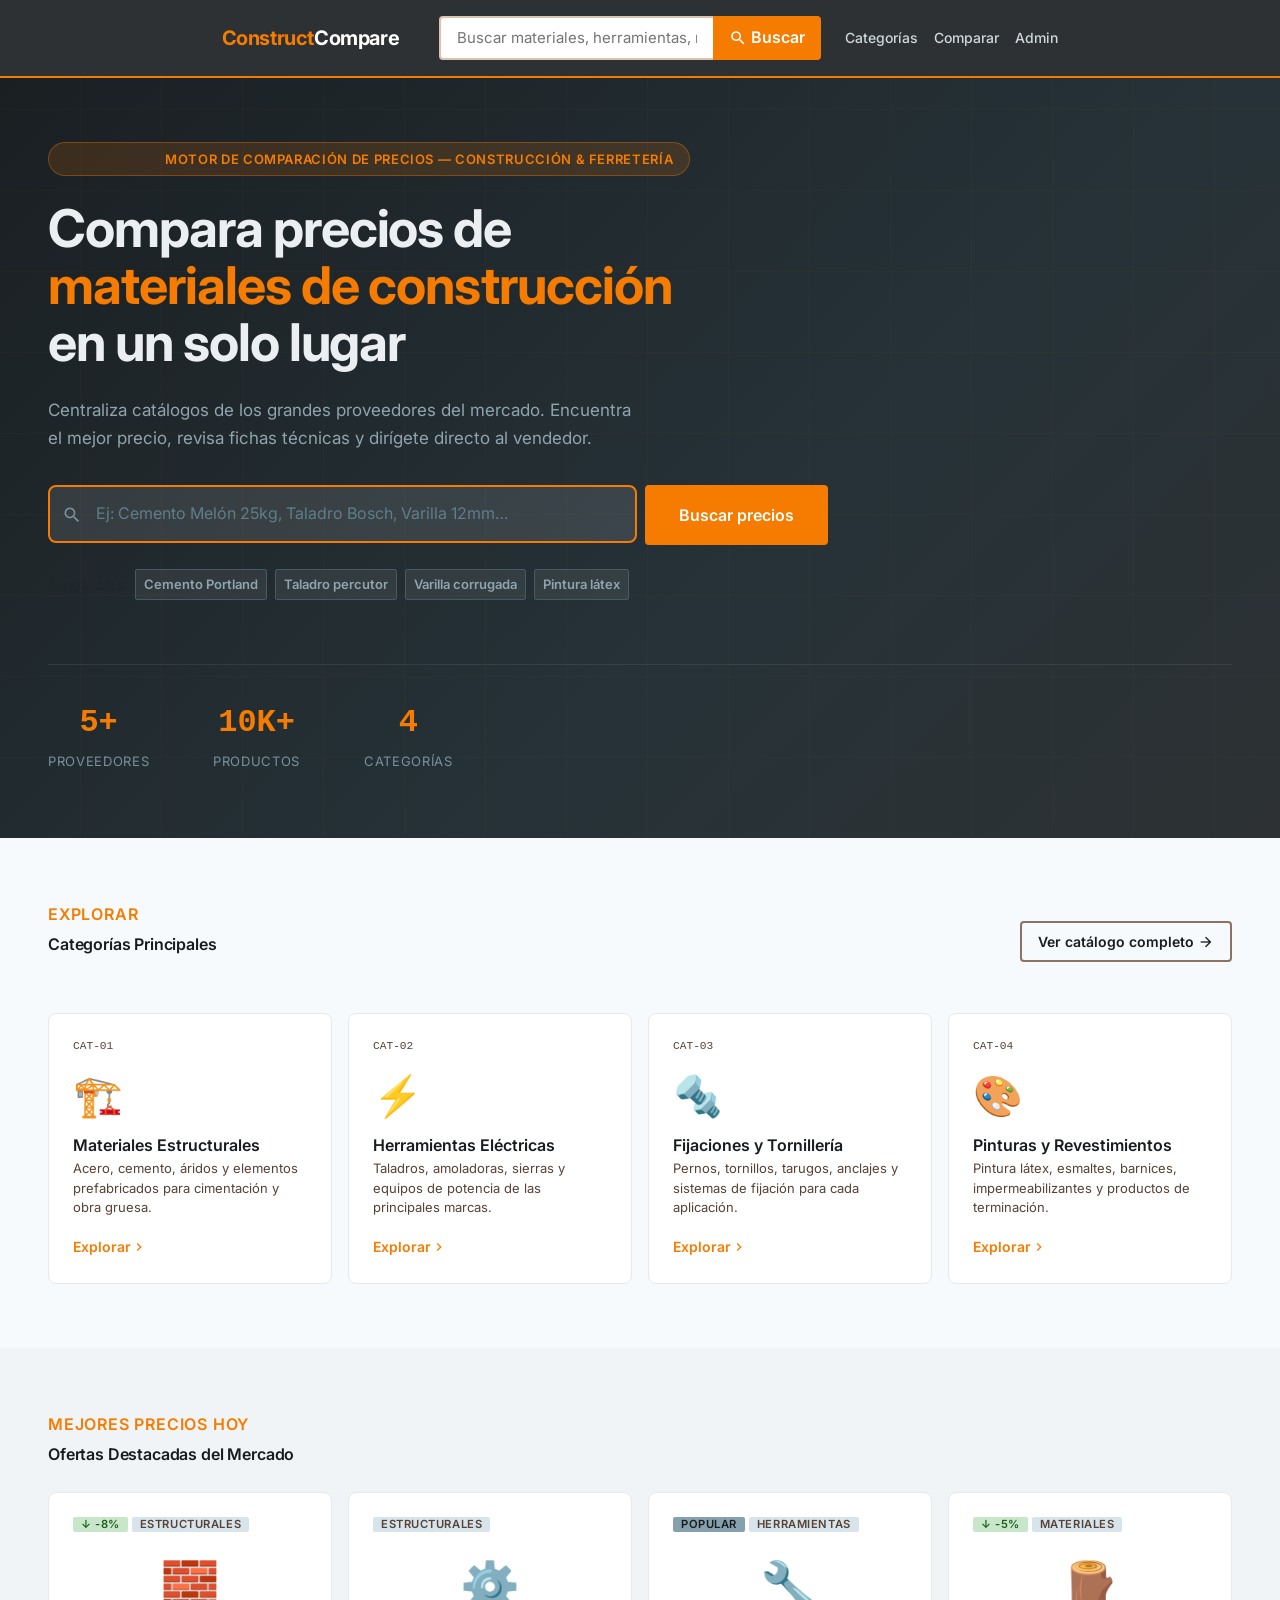
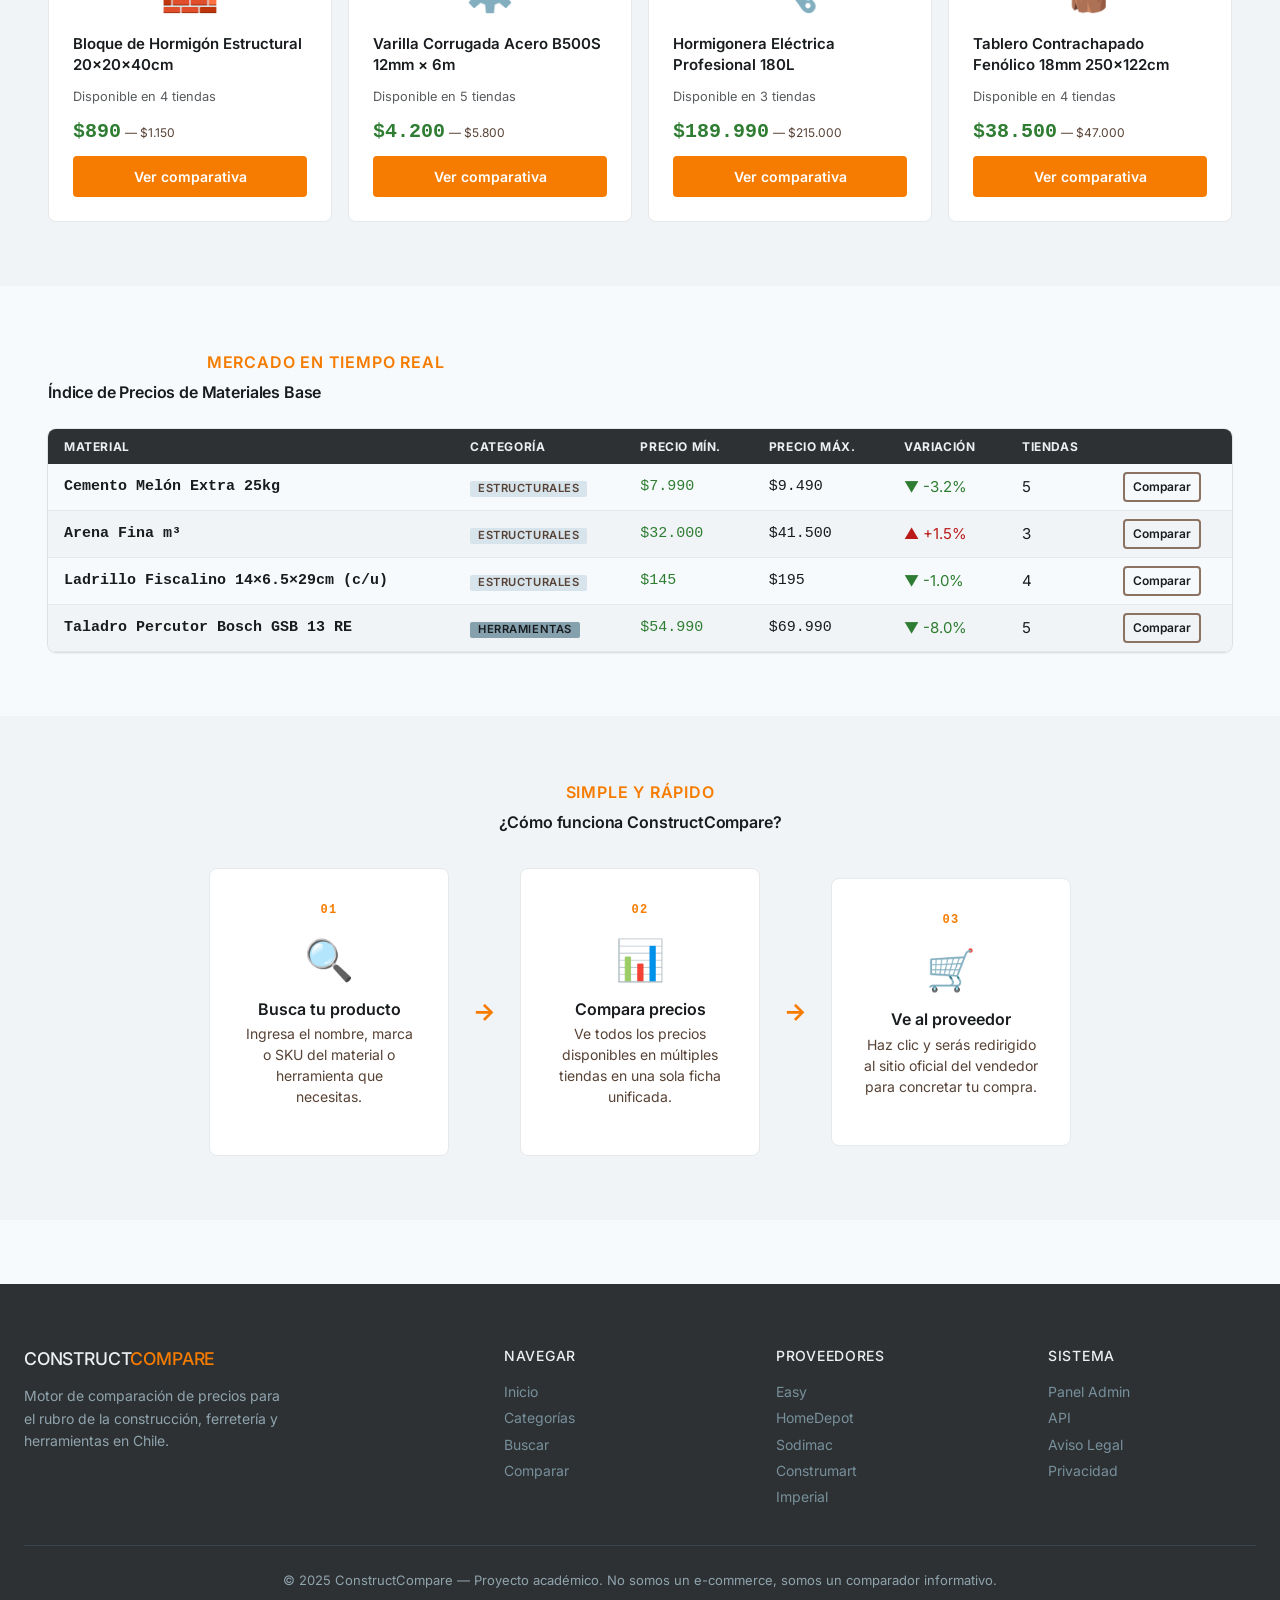
==== index.html @ 7b4964b6 "First commit" ====
<!DOCTYPE html>
<html lang="es">
<head>
  <meta charset="UTF-8" />
  <meta name="viewport" content="width=device-width, initial-scale=1.0" />
  <title>ConstructCompare — Compara precios de materiales de construcción</title>
  <meta name="description" content="ConstructCompare es el comparador de precios líder en materiales de construcción, ferretería y herramientas. Encuentra el mejor precio entre múltiples proveedores." />
  <link rel="stylesheet" href="https://cdn.jsdelivr.net/npm/bootstrap@5.3.3/dist/css/bootstrap.min.css" />
  <link rel="stylesheet" href="https://fonts.googleapis.com/css2?family=Inter:wght@300;400;500;600;700&display=swap" />
  <link rel="stylesheet" href="https://fonts.googleapis.com/icon?family=Material+Icons" />
  <link rel="stylesheet" href="assets/css/variables.css" />
  <link rel="stylesheet" href="assets/css/main.css" />
  <link rel="stylesheet" href="assets/css/home.css" />
</head>
<body>

  <!-- ══════════ NAVBAR ══════════ -->
  <nav class="navbar" id="main-navbar">
    <div class="navbar-inner">
      <a href="index.html" class="navbar-brand">Construct<span>Compare</span></a>
      <form class="navbar-search" action="pages/search.html" method="get" id="hero-search-form">
        <input type="text" name="q" id="navbar-search-input"
               placeholder="Buscar materiales, herramientas, marcas…"
               autocomplete="off" />
        <button type="submit" class="btn-search">
          <span class="material-icons" style="font-size:18px">search</span>
          Buscar
        </button>
      </form>
      <nav class="navbar-links">
        <a href="pages/categories.html">Categorías</a>
        <a href="pages/compare.html">Comparar</a>
        <a href="admin/dashboard.html">Admin</a>
      </nav>
    </div>
  </nav>

  <!-- ══════════ HERO ══════════ -->
  <section class="hero-section" id="hero">
    <div class="container">
      <div class="hero-content">
        <div class="hero-badge">
          <span class="material-icons">bolt</span>
          Motor de comparación de precios — Construcción &amp; Ferretería
        </div>
        <h1 class="hero-title">
          Compara precios de<br />
          <span class="hero-highlight">materiales de construcción</span><br />
          en un solo lugar
        </h1>
        <p class="hero-sub">
          Centraliza catálogos de los grandes proveedores del mercado.
          Encuentra el mejor precio, revisa fichas técnicas y dirígete directo al vendedor.
        </p>
        <form class="hero-search-box" action="pages/search.html" method="get">
          <div class="hero-search-input-wrap">
            <span class="material-icons hero-search-icon">search</span>
            <input type="text" name="q" id="hero-main-input"
                   placeholder="Ej: Cemento Melón 25kg, Taladro Bosch, Varilla 12mm…"
                   autocomplete="off" />
          </div>
          <button type="submit" class="btn btn-primary btn-lg">Buscar precios</button>
        </form>
        <div class="hero-trending">
          <span class="text-muted" style="font-size:0.875rem;">Tendencias:</span>
          <a href="pages/search.html?q=cemento" class="category-chip">Cemento Portland</a>
          <a href="pages/search.html?q=taladro" class="category-chip">Taladro percutor</a>
          <a href="pages/search.html?q=varilla" class="category-chip">Varilla corrugada</a>
          <a href="pages/search.html?q=pintura" class="category-chip">Pintura látex</a>
        </div>
      </div>
      <div class="hero-stats">
        <div class="hero-stat">
          <span class="hero-stat-num">5+</span>
          <span class="hero-stat-label">Proveedores</span>
        </div>
        <div class="hero-stat">
          <span class="hero-stat-num">10K+</span>
          <span class="hero-stat-label">Productos</span>
        </div>
        <div class="hero-stat">
          <span class="hero-stat-num">4</span>
          <span class="hero-stat-label">Categorías</span>
        </div>
      </div>
    </div>
  </section>

  <!-- ══════════ CATEGORÍAS ══════════ -->
  <section class="section-categories" id="categories">
    <div class="container">
      <div class="section-header">
        <div class="section-title">
          <span class="label">Explorar</span>
          Categorías Principales
        </div>
        <a href="pages/categories.html" class="btn btn-secondary">
          Ver catálogo completo
          <span class="material-icons" style="font-size:16px;">arrow_forward</span>
        </a>
      </div>
      <div class="categories-grid" id="categories-grid">

        <a href="pages/search.html?cat=materiales-estructurales" class="category-card" id="cat-estructurales">
          <div class="cat-code">CAT-01</div>
          <div class="cat-icon">🏗️</div>
          <h3 class="cat-name">Materiales Estructurales</h3>
          <p class="cat-desc">Acero, cemento, áridos y elementos prefabricados para cimentación y obra gruesa.</p>
          <span class="cat-link">Explorar <span class="material-icons">chevron_right</span></span>
        </a>

        <a href="pages/search.html?cat=herramientas-electricas" class="category-card" id="cat-herramientas">
          <div class="cat-code">CAT-02</div>
          <div class="cat-icon">⚡</div>
          <h3 class="cat-name">Herramientas Eléctricas</h3>
          <p class="cat-desc">Taladros, amoladoras, sierras y equipos de potencia de las principales marcas.</p>
          <span class="cat-link">Explorar <span class="material-icons">chevron_right</span></span>
        </a>

        <a href="pages/search.html?cat=fijaciones-tornilleria" class="category-card" id="cat-fijaciones">
          <div class="cat-code">CAT-03</div>
          <div class="cat-icon">🔩</div>
          <h3 class="cat-name">Fijaciones y Tornillería</h3>
          <p class="cat-desc">Pernos, tornillos, tarugos, anclajes y sistemas de fijación para cada aplicación.</p>
          <span class="cat-link">Explorar <span class="material-icons">chevron_right</span></span>
        </a>

        <a href="pages/search.html?cat=pinturas-revestimientos" class="category-card" id="cat-pinturas">
          <div class="cat-code">CAT-04</div>
          <div class="cat-icon">🎨</div>
          <h3 class="cat-name">Pinturas y Revestimientos</h3>
          <p class="cat-desc">Pintura látex, esmaltes, barnices, impermeabilizantes y productos de terminación.</p>
          <span class="cat-link">Explorar <span class="material-icons">chevron_right</span></span>
        </a>

      </div>
    </div>
  </section>

  <!-- ══════════ OFERTAS DESTACADAS ══════════ -->
  <section class="section-featured" id="featured">
    <div class="container">
      <div class="section-title">
        <span class="label">Mejores precios hoy</span>
        Ofertas Destacadas del Mercado
      </div>
      <div class="featured-grid" id="featured-products">

        <div class="product-card" id="prod-hormigon">
          <div class="product-card-header">
            <span class="badge badge-success">↓ -8%</span>
            <span class="badge badge-secondary">Estructurales</span>
          </div>
          <div class="product-thumb">🧱</div>
          <h4 class="product-name">Bloque de Hormigón Estructural 20×20×40cm</h4>
          <div class="product-providers">
            <span class="text-muted" style="font-size:0.8rem">Disponible en 4 tiendas</span>
          </div>
          <div class="product-price-range">
            <span class="price-main md price-best">$890</span>
            <span class="price-sub">— $1.150</span>
          </div>
          <a href="pages/product.html?id=bloque-hormigon" class="btn btn-primary" style="width:100%;justify-content:center;margin-top:var(--space-sm)">
            Ver comparativa
          </a>
        </div>

        <div class="product-card" id="prod-varilla">
          <div class="product-card-header">
            <span class="badge badge-secondary">Estructurales</span>
          </div>
          <div class="product-thumb">⚙️</div>
          <h4 class="product-name">Varilla Corrugada Acero B500S 12mm × 6m</h4>
          <div class="product-providers">
            <span class="text-muted" style="font-size:0.8rem">Disponible en 5 tiendas</span>
          </div>
          <div class="product-price-range">
            <span class="price-main md price-best">$4.200</span>
            <span class="price-sub">— $5.800</span>
          </div>
          <a href="pages/product.html?id=varilla-12mm" class="btn btn-primary" style="width:100%;justify-content:center;margin-top:var(--space-sm)">
            Ver comparativa
          </a>
        </div>

        <div class="product-card" id="prod-hormigonera">
          <div class="product-card-header">
            <span class="badge badge-info">Popular</span>
            <span class="badge badge-secondary">Herramientas</span>
          </div>
          <div class="product-thumb">🔧</div>
          <h4 class="product-name">Hormigonera Eléctrica Profesional 180L</h4>
          <div class="product-providers">
            <span class="text-muted" style="font-size:0.8rem">Disponible en 3 tiendas</span>
          </div>
          <div class="product-price-range">
            <span class="price-main md price-best">$189.990</span>
            <span class="price-sub">— $215.000</span>
          </div>
          <a href="pages/product.html?id=hormigonera-180l" class="btn btn-primary" style="width:100%;justify-content:center;margin-top:var(--space-sm)">
            Ver comparativa
          </a>
        </div>

        <div class="product-card" id="prod-tablero">
          <div class="product-card-header">
            <span class="badge badge-success">↓ -5%</span>
            <span class="badge badge-secondary">Materiales</span>
          </div>
          <div class="product-thumb">🪵</div>
          <h4 class="product-name">Tablero Contrachapado Fenólico 18mm 250×122cm</h4>
          <div class="product-providers">
            <span class="text-muted" style="font-size:0.8rem">Disponible en 4 tiendas</span>
          </div>
          <div class="product-price-range">
            <span class="price-main md price-best">$38.500</span>
            <span class="price-sub">— $47.000</span>
          </div>
          <a href="pages/product.html?id=tablero-fenolico" class="btn btn-primary" style="width:100%;justify-content:center;margin-top:var(--space-sm)">
            Ver comparativa
          </a>
        </div>

      </div>
    </div>
  </section>

  <!-- ══════════ ÍNDICE DE PRECIOS ══════════ -->
  <section class="section-index" id="price-index">
    <div class="container">
      <div class="section-title">
        <span class="label"><span class="material-icons" style="font-size:14px;vertical-align:middle">query_stats</span> Mercado en tiempo real</span>
        Índice de Precios de Materiales Base
      </div>
      <div class="index-table-wrap">
        <table class="table-compare" id="price-index-table">
          <thead>
            <tr>
              <th>Material</th>
              <th>Categoría</th>
              <th>Precio Mín.</th>
              <th>Precio Máx.</th>
              <th>Variación</th>
              <th>Tiendas</th>
              <th></th>
            </tr>
          </thead>
          <tbody>
            <tr>
              <td class="font-mono" style="font-weight:600">Cemento Melón Extra 25kg</td>
              <td><span class="badge badge-secondary">Estructurales</span></td>
              <td class="price-best font-mono">$7.990</td>
              <td class="font-mono">$9.490</td>
              <td><span style="color:#2e7d32">▼ -3.2%</span></td>
              <td>5</td>
              <td><a href="pages/product.html?id=cemento-melon" class="btn btn-sm btn-secondary">Comparar</a></td>
            </tr>
            <tr>
              <td class="font-mono" style="font-weight:600">Arena Fina m³</td>
              <td><span class="badge badge-secondary">Estructurales</span></td>
              <td class="price-best font-mono">$32.000</td>
              <td class="font-mono">$41.500</td>
              <td><span style="color:var(--error)">▲ +1.5%</span></td>
              <td>3</td>
              <td><a href="pages/product.html?id=arena-fina" class="btn btn-sm btn-secondary">Comparar</a></td>
            </tr>
            <tr>
              <td class="font-mono" style="font-weight:600">Ladrillo Fiscalino 14×6.5×29cm (c/u)</td>
              <td><span class="badge badge-secondary">Estructurales</span></td>
              <td class="price-best font-mono">$145</td>
              <td class="font-mono">$195</td>
              <td><span style="color:#2e7d32">▼ -1.0%</span></td>
              <td>4</td>
              <td><a href="pages/product.html?id=ladrillo-fiscalino" class="btn btn-sm btn-secondary">Comparar</a></td>
            </tr>
            <tr>
              <td class="font-mono" style="font-weight:600">Taladro Percutor Bosch GSB 13 RE</td>
              <td><span class="badge badge-info">Herramientas</span></td>
              <td class="price-best font-mono">$54.990</td>
              <td class="font-mono">$69.990</td>
              <td><span style="color:#2e7d32">▼ -8.0%</span></td>
              <td>5</td>
              <td><a href="pages/product.html?id=bosch-gsb-13" class="btn btn-sm btn-secondary">Comparar</a></td>
            </tr>
          </tbody>
        </table>
      </div>
    </div>
  </section>

  <!-- ══════════ CÓMO FUNCIONA ══════════ -->
  <section class="section-how" id="how-it-works">
    <div class="container">
      <div class="section-title" style="text-align:center">
        <span class="label">Simple y rápido</span>
        ¿Cómo funciona ConstructCompare?
      </div>
      <div class="how-steps">
        <div class="how-step">
          <div class="how-step-num">01</div>
          <div class="how-step-icon">🔍</div>
          <h4>Busca tu producto</h4>
          <p>Ingresa el nombre, marca o SKU del material o herramienta que necesitas.</p>
        </div>
        <div class="how-step-arrow">→</div>
        <div class="how-step">
          <div class="how-step-num">02</div>
          <div class="how-step-icon">📊</div>
          <h4>Compara precios</h4>
          <p>Ve todos los precios disponibles en múltiples tiendas en una sola ficha unificada.</p>
        </div>
        <div class="how-step-arrow">→</div>
        <div class="how-step">
          <div class="how-step-num">03</div>
          <div class="how-step-icon">🛒</div>
          <h4>Ve al proveedor</h4>
          <p>Haz clic y serás redirigido al sitio oficial del vendedor para concretar tu compra.</p>
        </div>
      </div>
    </div>
  </section>

  <!-- ══════════ FOOTER ══════════ -->
  <footer id="site-footer">
    <div class="footer-grid">
      <div>
        <h4 style="font-size:1.1rem;letter-spacing:-0.01em">Construct<span style="color:var(--primary-container)">Compare</span></h4>
        <p style="font-size:0.875rem;margin-top:var(--space-sm);max-width:260px">
          Motor de comparación de precios para el rubro de la construcción, ferretería y herramientas en Chile.
        </p>
      </div>
      <div>
        <h4>Navegar</h4>
        <a href="index.html">Inicio</a>
        <a href="pages/categories.html">Categorías</a>
        <a href="pages/search.html">Buscar</a>
        <a href="pages/compare.html">Comparar</a>
      </div>
      <div>
        <h4>Proveedores</h4>
        <a href="#">Easy</a>
        <a href="#">HomeDepot</a>
        <a href="#">Sodimac</a>
        <a href="#">Construmart</a>
        <a href="#">Imperial</a>
      </div>
      <div>
        <h4>Sistema</h4>
        <a href="admin/dashboard.html">Panel Admin</a>
        <a href="#">API</a>
        <a href="#">Aviso Legal</a>
        <a href="#">Privacidad</a>
      </div>
    </div>
    <div class="footer-bottom">
      <p>© 2025 ConstructCompare — Proyecto académico. No somos un e-commerce, somos un comparador informativo.</p>
    </div>
  </footer>

  <script src="https://cdn.jsdelivr.net/npm/bootstrap@5.3.3/dist/js/bootstrap.bundle.min.js"></script>
  <script src="assets/js/main.js"></script>
  <script src="assets/js/home.js"></script>
</body>
</html>
---- assets/css/variables.css ----
/* ConstructCompare — Design System Variables — Industrial Precision */
:root {
  --primary:               #964900;
  --primary-container:     #F57C00;
  --on-primary:            #ffffff;
  --on-primary-container:  #572800;
  --secondary:             #546067;
  --secondary-container:   #d7e4ec;
  --on-secondary:          #ffffff;
  --tertiary:              #48626e;
  --tertiary-container:    #86a1ae;
  --on-tertiary:           #ffffff;
  --surface:               #f7fafc;
  --surface-dim:           #d7dadc;
  --surface-container-lowest: #ffffff;
  --surface-container-low: #f1f4f6;
  --surface-container:     #ebeef0;
  --surface-container-high:#e5e9eb;
  --on-surface:            #181c1e;
  --on-surface-variant:    #574235;
  --inverse-surface:       #2d3133;
  --outline:               #8b7263;
  --outline-variant:       #dec1af;
  --error:                 #ba1a1a;
  --background:            #f7fafc;
  --on-background:         #181c1e;
  --font-family:           'Inter', sans-serif;
  --font-mono:             monospace;
  --space-xs:   4px;
  --space-sm:   8px;
  --space-md:   16px;
  --space-lg:   24px;
  --space-xl:   32px;
  --space-xxl:  64px;
  --container-max: 1280px;
  --gutter:     24px;
  --radius-sm:  2px;
  --radius:     4px;
  --radius-lg:  8px;
  --radius-pill:9999px;
  --shadow-card: 0 1px 3px rgba(0,0,0,0.08), 0 0 0 1px var(--surface-container-high);
  --shadow-modal:0 4px 16px rgba(0,0,0,0.14), 0 0 0 1px var(--outline-variant);
  --transition-fast: 150ms ease;
  --transition-base: 250ms ease;
}
---- assets/css/main.css ----
/* ConstructCompare — Global Styles */
@import url('https://fonts.googleapis.com/css2?family=Inter:wght@300;400;500;600;700&display=swap');
@import 'variables.css';

*, *::before, *::after { box-sizing: border-box; margin: 0; padding: 0; }

html { scroll-behavior: smooth; font-size: 16px; }

body {
  font-family: var(--font-family);
  background: var(--background);
  color: var(--on-background);
  line-height: 1.6;
  -webkit-font-smoothing: antialiased;
}

/* ── Container ── */
.container {
  max-width: var(--container-max);
  margin: 0 auto;
  padding: 0 var(--gutter);
}

/* ── Navbar ── */
.navbar {
  background: var(--inverse-surface);
  border-bottom: 2px solid var(--primary-container);
  position: sticky; top: 0; z-index: 1000;
}
.navbar-inner {
  display: flex; align-items: center; gap: var(--space-lg);
  padding: var(--space-sm) var(--gutter);
  max-width: var(--container-max); margin: 0 auto;
}
.navbar-brand {
  font-weight: 700; font-size: 1.25rem; color: var(--primary-container);
  text-decoration: none; letter-spacing: -0.02em; white-space: nowrap;
}
.navbar-brand span { color: #ffffff; }
.navbar-search {
  flex: 1; display: flex; gap: 0;
}
.navbar-search input {
  flex: 1; padding: var(--space-sm) var(--space-md);
  border: 2px solid var(--outline-variant); border-right: 0;
  border-radius: var(--radius) 0 0 var(--radius);
  font-family: var(--font-family); font-size: 0.9375rem;
  background: var(--surface-container-lowest); color: var(--on-surface);
  outline: none; transition: border-color var(--transition-fast);
}
.navbar-search input:focus { border-color: var(--primary-container); }
.navbar-search .btn-search {
  padding: var(--space-sm) var(--space-md);
  background: var(--primary-container); color: var(--on-primary);
  border: none; border-radius: 0 var(--radius) var(--radius) 0;
  font-weight: 600; cursor: pointer; transition: background var(--transition-fast);
  display: flex; align-items: center; gap: var(--space-xs);
}
.navbar-search .btn-search:hover { background: var(--primary); }
.navbar-links { display: flex; gap: var(--space-md); }
.navbar-links a {
  color: #cfd8dc; text-decoration: none; font-size: 0.875rem;
  font-weight: 500; transition: color var(--transition-fast);
}
.navbar-links a:hover { color: var(--primary-container); }

/* ── Buttons ── */
.btn {
  display: inline-flex; align-items: center; gap: var(--space-xs);
  padding: var(--space-sm) var(--space-md);
  border-radius: var(--radius); font-family: var(--font-family);
  font-weight: 600; font-size: 0.875rem; cursor: pointer;
  border: 2px solid transparent; transition: all var(--transition-fast);
  text-decoration: none;
}
.btn-primary {
  background: var(--primary-container); color: var(--on-primary);
  border-color: var(--primary-container);
}
.btn-primary:hover { background: var(--primary); border-color: var(--primary); }
.btn-secondary {
  background: transparent; color: var(--on-surface);
  border-color: var(--outline);
}
.btn-secondary:hover { border-color: var(--primary-container); color: var(--primary-container); }
.btn-ghost {
  background: transparent; color: var(--on-surface-variant);
  border-color: transparent;
}
.btn-ghost:hover { color: var(--primary-container); }
.btn-lg { padding: var(--space-md) var(--space-xl); font-size: 1rem; }
.btn-sm { padding: var(--space-xs) var(--space-sm); font-size: 0.75rem; }

/* ── Cards ── */
.card {
  background: var(--surface-container-lowest);
  border: 1px solid var(--surface-container-high);
  border-radius: var(--radius-lg);
  transition: border-color var(--transition-fast), box-shadow var(--transition-fast);
}
.card:hover { border-color: var(--primary-container); box-shadow: var(--shadow-card); }

/* ── Badges / Chips ── */
.badge {
  display: inline-block; padding: 2px 8px;
  border-radius: var(--radius-sm); font-size: 0.7rem;
  font-weight: 600; text-transform: uppercase; letter-spacing: 0.05em;
}
.badge-primary { background: var(--primary-container); color: var(--on-primary); }
.badge-secondary { background: var(--secondary-container); color: var(--on-surface-variant); }
.badge-success { background: #c8e6c9; color: #1b5e20; }
.badge-info { background: var(--tertiary-container); color: var(--on-tertiary-container); }

/* ── Price Display ── */
.price-main { font-family: var(--font-mono); font-weight: 700; color: var(--on-surface); }
.price-main.lg { font-size: 1.75rem; }
.price-main.md { font-size: 1.25rem; }
.price-sub { font-size: 0.75rem; color: var(--on-surface-variant); }
.price-best { color: #2e7d32; }
.price-worst { color: var(--error); }

/* ── Tables ── */
.table-compare { width: 100%; border-collapse: collapse; font-size: 0.9375rem; }
.table-compare thead th {
  background: var(--inverse-surface); color: #eceff1;
  text-transform: uppercase; font-size: 0.75rem; letter-spacing: 0.05em;
  padding: var(--space-sm) var(--space-md); text-align: left;
}
.table-compare tbody tr:nth-child(even) { background: var(--surface-container-low); }
.table-compare tbody td {
  padding: var(--space-sm) var(--space-md);
  border-bottom: 1px solid var(--surface-container-high);
}

/* ── Category Chip ── */
.category-chip {
  display: inline-flex; align-items: center; gap: var(--space-xs);
  padding: var(--space-xs) var(--space-sm);
  background: var(--surface-container);
  border: 1px solid var(--outline-variant);
  border-radius: var(--radius-sm);
  font-size: 0.8125rem; font-weight: 600; cursor: pointer;
  transition: all var(--transition-fast); text-decoration: none;
  color: var(--on-surface-variant);
}
.category-chip:hover, .category-chip.active {
  background: var(--primary-container); color: var(--on-primary);
  border-color: var(--primary-container);
}

/* ── Section headings ── */
.section-title {
  font-size: var(--font-size-headline-md); font-weight: 600;
  color: var(--on-surface); letter-spacing: -0.01em;
  margin-bottom: var(--space-lg);
}
.section-title .label {
  font-size: var(--font-size-label-md); font-weight: 600;
  text-transform: uppercase; letter-spacing: 0.05em;
  color: var(--primary-container); display: block; margin-bottom: var(--space-xs);
}

/* ── Footer ── */
footer {
  background: var(--inverse-surface); color: #90a4ae;
  padding: var(--space-xxl) var(--gutter) var(--space-xl);
  margin-top: var(--space-xxl);
}
footer .footer-grid {
  display: grid; grid-template-columns: 2fr 1fr 1fr 1fr;
  gap: var(--space-xxl); max-width: var(--container-max); margin: 0 auto;
}
footer h4 { color: #eceff1; font-size: 0.875rem; text-transform: uppercase;
  letter-spacing: 0.05em; margin-bottom: var(--space-md); }
footer a { color: #78909c; text-decoration: none; font-size: 0.875rem; display: block;
  margin-bottom: var(--space-xs); transition: color var(--transition-fast); }
footer a:hover { color: var(--primary-container); }
footer .footer-bottom {
  border-top: 1px solid #37474f; margin-top: var(--space-xl);
  padding-top: var(--space-lg); text-align: center; font-size: 0.8125rem;
  max-width: var(--container-max); margin-left: auto; margin-right: auto;
}

/* ── Utilities ── */
.text-muted { color: var(--on-surface-variant); }
.text-orange { color: var(--primary-container); }
.font-mono { font-family: var(--font-mono); }
.d-flex { display: flex; }
.align-center { align-items: center; }
.gap-sm { gap: var(--space-sm); }
.gap-md { gap: var(--space-md); }
.mt-md { margin-top: var(--space-md); }
.mt-lg { margin-top: var(--space-lg); }
.mb-md { margin-bottom: var(--space-md); }
.mb-lg { margin-bottom: var(--space-lg); }

/* ── Responsive ── */
@media (max-width: 992px) {
  .navbar-links { display: none; }
  footer .footer-grid { grid-template-columns: 1fr 1fr; gap: var(--space-xl); }
}
@media (max-width: 576px) {
  .navbar-brand { font-size: 1rem; }
  footer .footer-grid { grid-template-columns: 1fr; }
}
---- assets/css/home.css ----
/* home.css — Estilos exclusivos de la página principal */

/* ── HERO ── */
.hero-section {
  background: linear-gradient(135deg, #1a1f22 0%, #263238 60%, #2d3133 100%);
  padding: var(--space-xxl) var(--gutter);
  position: relative; overflow: hidden;
}
.hero-section::before {
  content: '';
  position: absolute; inset: 0;
  background: repeating-linear-gradient(
    90deg, transparent, transparent 80px,
    rgba(245,124,0,0.03) 80px, rgba(245,124,0,0.03) 81px
  ),
  repeating-linear-gradient(
    0deg, transparent, transparent 80px,
    rgba(245,124,0,0.03) 80px, rgba(245,124,0,0.03) 81px
  );
  pointer-events: none;
}
.hero-section .container { position: relative; }
.hero-content { max-width: 780px; }
.hero-badge {
  display: inline-flex; align-items: center; gap: var(--space-xs);
  background: rgba(245,124,0,0.15); border: 1px solid rgba(245,124,0,0.35);
  color: var(--primary-container); border-radius: var(--radius-pill);
  padding: var(--space-xs) var(--space-md); font-size: 0.8125rem;
  font-weight: 600; text-transform: uppercase; letter-spacing: 0.05em;
  margin-bottom: var(--space-lg);
}
.hero-title {
  font-size: clamp(2rem, 5vw, 3.25rem); font-weight: 700;
  color: #eceff1; line-height: 1.1; letter-spacing: -0.02em;
  margin-bottom: var(--space-lg);
}
.hero-highlight { color: var(--primary-container); }
.hero-sub {
  font-size: 1.0625rem; color: #90a4ae; line-height: 1.7;
  margin-bottom: var(--space-xl); max-width: 600px;
}

/* Hero search box */
.hero-search-box {
  display: flex; gap: var(--space-sm); margin-bottom: var(--space-lg);
  flex-wrap: wrap;
}
.hero-search-input-wrap {
  flex: 1; min-width: 280px; position: relative;
}
.hero-search-icon {
  position: absolute; left: 14px; top: 50%; transform: translateY(-50%);
  color: #78909c; font-size: 20px;
}
.hero-search-input-wrap input {
  width: 100%; padding: 14px 14px 14px 46px;
  border: 2px solid #455a64; border-radius: var(--radius-lg);
  background: rgba(255,255,255,0.06); color: #eceff1;
  font-family: var(--font-family); font-size: 1rem; outline: none;
  transition: border-color var(--transition-fast), background var(--transition-fast);
}
.hero-search-input-wrap input::placeholder { color: #607d8b; }
.hero-search-input-wrap input:focus {
  border-color: var(--primary-container);
  background: rgba(255,255,255,0.1);
}
.hero-trending {
  display: flex; align-items: center; gap: var(--space-sm); flex-wrap: wrap;
}
.hero-trending .category-chip {
  background: rgba(255,255,255,0.07); border-color: #455a64; color: #90a4ae;
}
.hero-trending .category-chip:hover {
  background: var(--primary-container); color: var(--on-primary);
  border-color: var(--primary-container);
}
.hero-stats {
  display: flex; gap: var(--space-xxl); margin-top: var(--space-xxl);
  padding-top: var(--space-xl);
  border-top: 1px solid rgba(255,255,255,0.08);
}
.hero-stat { text-align: center; }
.hero-stat-num {
  display: block; font-size: 2rem; font-weight: 700;
  color: var(--primary-container); font-family: var(--font-mono);
}
.hero-stat-label { font-size: 0.8125rem; color: #78909c; text-transform: uppercase; letter-spacing: 0.05em; }

/* ── CATEGORIES ── */
.section-categories { padding: var(--space-xxl) var(--gutter); }
.section-header {
  display: flex; align-items: center; justify-content: space-between;
  margin-bottom: var(--space-xl);
}
.categories-grid {
  display: grid; grid-template-columns: repeat(4, 1fr); gap: var(--space-md);
}
.category-card {
  display: block; text-decoration: none;
  background: var(--surface-container-lowest);
  border: 1px solid var(--surface-container-high);
  border-radius: var(--radius-lg); padding: var(--space-lg);
  transition: all var(--transition-base); position: relative; overflow: hidden;
}
.category-card::after {
  content: ''; position: absolute; bottom: 0; left: 0; height: 3px;
  width: 0; background: var(--primary-container);
  transition: width var(--transition-base);
}
.category-card:hover { border-color: var(--primary-container); transform: translateY(-2px); box-shadow: var(--shadow-card); }
.category-card:hover::after { width: 100%; }
.cat-code { font-size: 0.7rem; font-family: var(--font-mono); color: var(--on-surface-variant); margin-bottom: var(--space-sm); }
.cat-icon { font-size: 2.5rem; margin-bottom: var(--space-sm); }
.cat-name { font-size: 1rem; font-weight: 600; color: var(--on-surface); margin-bottom: var(--space-xs); }
.cat-desc { font-size: 0.8125rem; color: var(--on-surface-variant); line-height: 1.5; margin-bottom: var(--space-md); }
.cat-link {
  display: inline-flex; align-items: center; font-size: 0.875rem;
  font-weight: 600; color: var(--primary-container);
}
.cat-link .material-icons { font-size: 16px; }

/* ── FEATURED ── */
.section-featured {
  padding: var(--space-xxl) var(--gutter);
  background: var(--surface-container-low);
}
.featured-grid { display: grid; grid-template-columns: repeat(4,1fr); gap: var(--space-md); }
.product-card {
  background: var(--surface-container-lowest);
  border: 1px solid var(--surface-container-high);
  border-radius: var(--radius-lg); padding: var(--space-lg);
  transition: all var(--transition-base);
}
.product-card:hover { border-color: var(--primary-container); box-shadow: var(--shadow-card); }
.product-card-header { display: flex; gap: var(--space-xs); margin-bottom: var(--space-md); }
.product-thumb { font-size: 3rem; margin-bottom: var(--space-sm); text-align: center; }
.product-name { font-size: 0.9375rem; font-weight: 600; color: var(--on-surface); line-height: 1.4; margin-bottom: var(--space-sm); }
.product-providers { margin-bottom: var(--space-sm); }
.product-price-range { display: flex; align-items: baseline; gap: var(--space-xs); }

/* ── PRICE INDEX ── */
.section-index { padding: var(--space-xxl) var(--gutter); }
.index-table-wrap { overflow-x: auto; border-radius: var(--radius-lg); box-shadow: var(--shadow-card); }

/* ── HOW IT WORKS ── */
.section-how {
  padding: var(--space-xxl) var(--gutter);
  background: var(--surface-container-low);
}
.how-steps {
  display: flex; align-items: center; gap: var(--space-lg);
  justify-content: center; flex-wrap: wrap; margin-top: var(--space-xl);
}
.how-step {
  background: var(--surface-container-lowest);
  border: 1px solid var(--surface-container-high);
  border-radius: var(--radius-lg); padding: var(--space-xl);
  text-align: center; max-width: 240px;
  transition: all var(--transition-base);
}
.how-step:hover { border-color: var(--primary-container); transform: translateY(-2px); }
.how-step-num {
  font-family: var(--font-mono); font-size: 0.75rem;
  color: var(--primary-container); font-weight: 700;
  text-transform: uppercase; letter-spacing: 0.1em; margin-bottom: var(--space-sm);
}
.how-step-icon { font-size: 2.5rem; margin-bottom: var(--space-sm); }
.how-step h4 { font-size: 1rem; font-weight: 600; margin-bottom: var(--space-xs); }
.how-step p { font-size: 0.875rem; color: var(--on-surface-variant); line-height: 1.5; }
.how-step-arrow { font-size: 1.5rem; color: var(--primary-container); font-weight: 700; }

/* ── RESPONSIVE ── */
@media (max-width: 1100px) {
  .categories-grid { grid-template-columns: repeat(2,1fr); }
  .featured-grid { grid-template-columns: repeat(2,1fr); }
}
@media (max-width: 576px) {
  .categories-grid { grid-template-columns: 1fr; }
  .featured-grid { grid-template-columns: 1fr; }
  .hero-stats { gap: var(--space-xl); }
  .section-header { flex-direction: column; align-items: flex-start; gap: var(--space-md); }
}
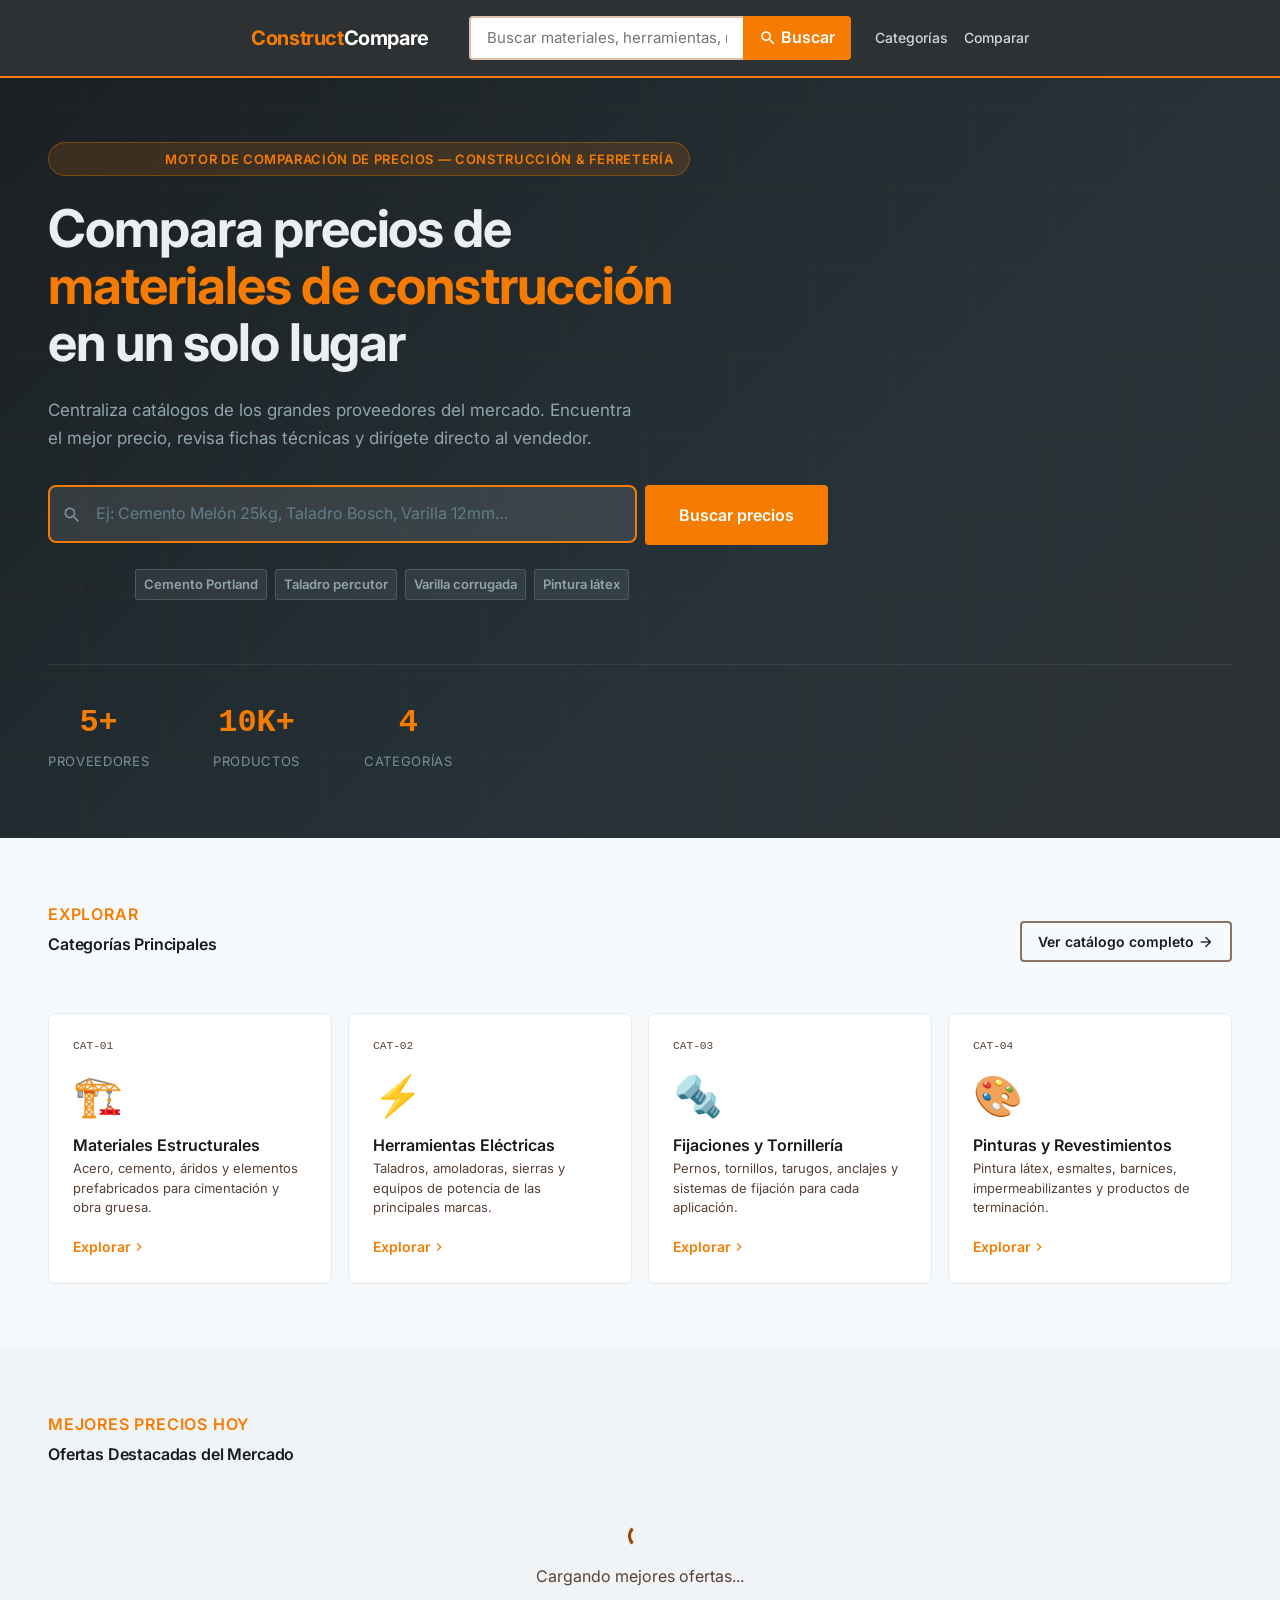
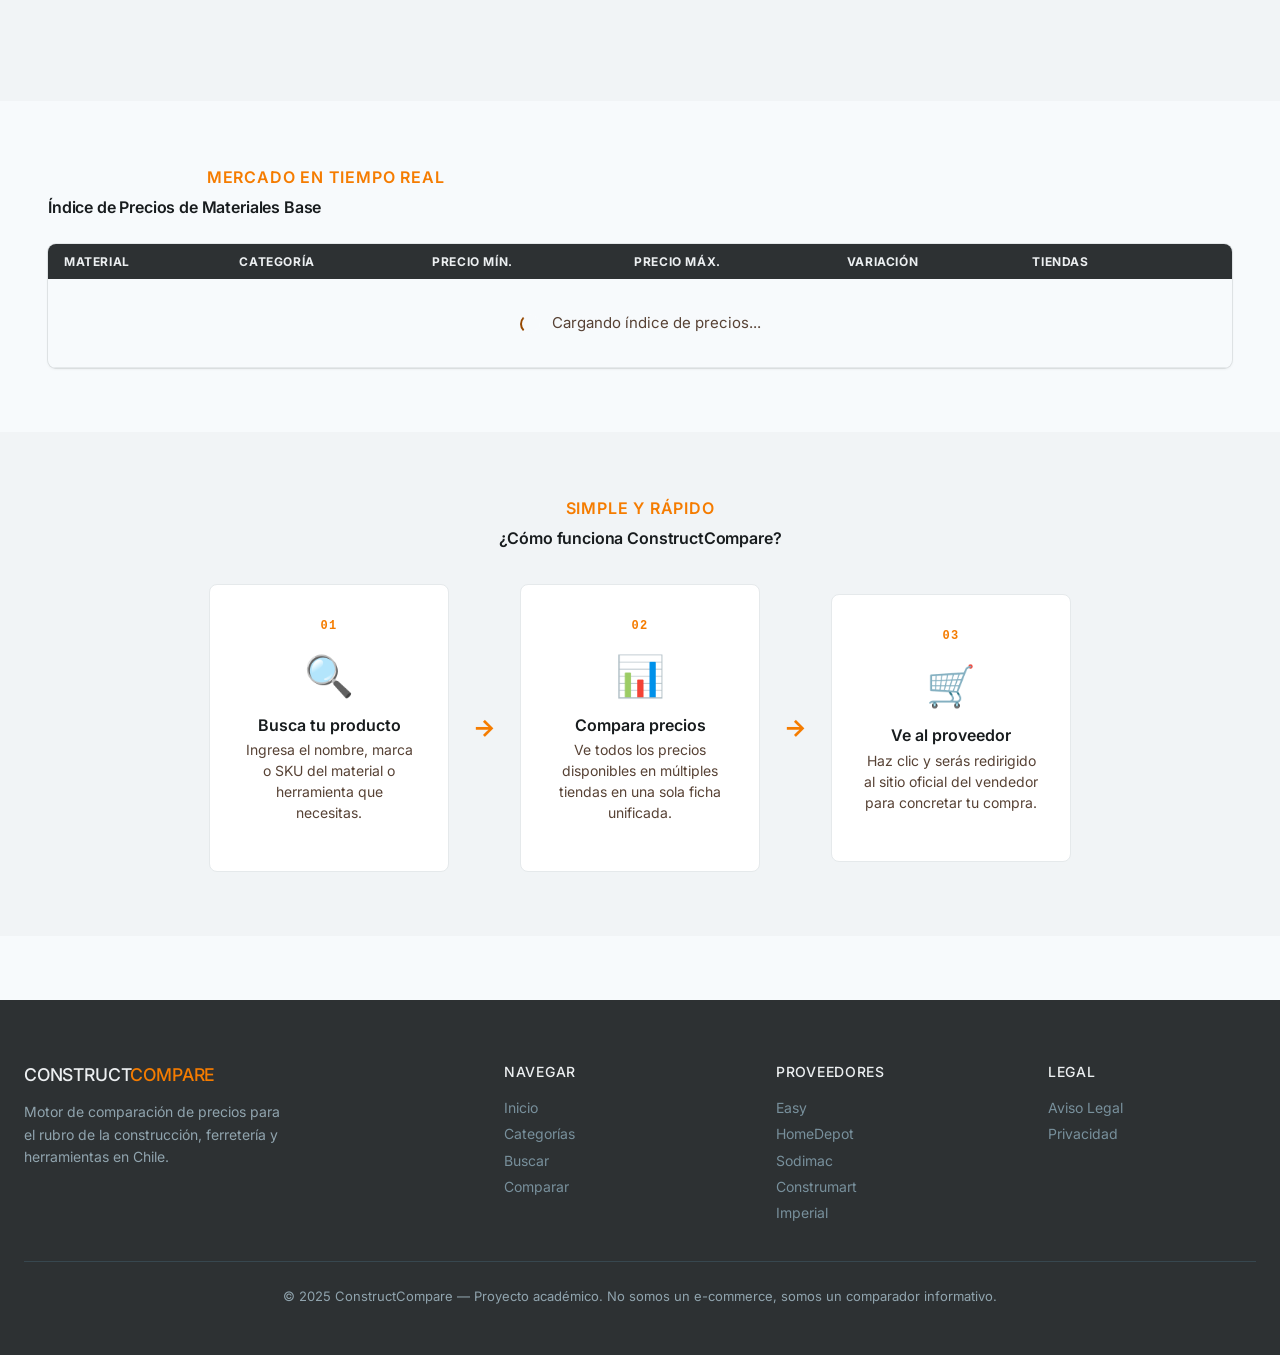
==== commit 96c3a5c8: "chore: upload frontend files" ====
--- a/index.html
+++ b/index.html
@@ -30,7 +30,6 @@
       <nav class="navbar-links">
         <a href="pages/categories.html">Categorías</a>
         <a href="pages/compare.html">Comparar</a>
-        <a href="admin/dashboard.html">Admin</a>
       </nav>
     </div>
   </nav>
@@ -146,79 +145,10 @@
       </div>
       <div class="featured-grid" id="featured-products">
 
-        <div class="product-card" id="prod-hormigon">
-          <div class="product-card-header">
-            <span class="badge badge-success">↓ -8%</span>
-            <span class="badge badge-secondary">Estructurales</span>
-          </div>
-          <div class="product-thumb">🧱</div>
-          <h4 class="product-name">Bloque de Hormigón Estructural 20×20×40cm</h4>
-          <div class="product-providers">
-            <span class="text-muted" style="font-size:0.8rem">Disponible en 4 tiendas</span>
-          </div>
-          <div class="product-price-range">
-            <span class="price-main md price-best">$890</span>
-            <span class="price-sub">— $1.150</span>
-          </div>
-          <a href="pages/product.html?id=bloque-hormigon" class="btn btn-primary" style="width:100%;justify-content:center;margin-top:var(--space-sm)">
-            Ver comparativa
-          </a>
-        </div>
-
-        <div class="product-card" id="prod-varilla">
-          <div class="product-card-header">
-            <span class="badge badge-secondary">Estructurales</span>
-          </div>
-          <div class="product-thumb">⚙️</div>
-          <h4 class="product-name">Varilla Corrugada Acero B500S 12mm × 6m</h4>
-          <div class="product-providers">
-            <span class="text-muted" style="font-size:0.8rem">Disponible en 5 tiendas</span>
-          </div>
-          <div class="product-price-range">
-            <span class="price-main md price-best">$4.200</span>
-            <span class="price-sub">— $5.800</span>
-          </div>
-          <a href="pages/product.html?id=varilla-12mm" class="btn btn-primary" style="width:100%;justify-content:center;margin-top:var(--space-sm)">
-            Ver comparativa
-          </a>
-        </div>
-
-        <div class="product-card" id="prod-hormigonera">
-          <div class="product-card-header">
-            <span class="badge badge-info">Popular</span>
-            <span class="badge badge-secondary">Herramientas</span>
-          </div>
-          <div class="product-thumb">🔧</div>
-          <h4 class="product-name">Hormigonera Eléctrica Profesional 180L</h4>
-          <div class="product-providers">
-            <span class="text-muted" style="font-size:0.8rem">Disponible en 3 tiendas</span>
-          </div>
-          <div class="product-price-range">
-            <span class="price-main md price-best">$189.990</span>
-            <span class="price-sub">— $215.000</span>
-          </div>
-          <a href="pages/product.html?id=hormigonera-180l" class="btn btn-primary" style="width:100%;justify-content:center;margin-top:var(--space-sm)">
-            Ver comparativa
-          </a>
-        </div>
-
-        <div class="product-card" id="prod-tablero">
-          <div class="product-card-header">
-            <span class="badge badge-success">↓ -5%</span>
-            <span class="badge badge-secondary">Materiales</span>
-          </div>
-          <div class="product-thumb">🪵</div>
-          <h4 class="product-name">Tablero Contrachapado Fenólico 18mm 250×122cm</h4>
-          <div class="product-providers">
-            <span class="text-muted" style="font-size:0.8rem">Disponible en 4 tiendas</span>
-          </div>
-          <div class="product-price-range">
-            <span class="price-main md price-best">$38.500</span>
-            <span class="price-sub">— $47.000</span>
-          </div>
-          <a href="pages/product.html?id=tablero-fenolico" class="btn btn-primary" style="width:100%;justify-content:center;margin-top:var(--space-sm)">
-            Ver comparativa
-          </a>
+        <!-- Contenido dinámico cargado por home.js -->
+        <div style="grid-column: 1/-1; text-align: center; padding: 2rem; color: var(--on-surface-variant)">
+          <div class="spinner" style="border: 3px solid rgba(255,255,255,0.1); border-left-color: var(--primary); border-radius: 50%; width: 24px; height: 24px; animation: spin 1s linear infinite; margin: 0 auto 1rem;"></div>
+          <p>Cargando mejores ofertas...</p>
         </div>
 
       </div>
@@ -247,40 +177,10 @@
           </thead>
           <tbody>
             <tr>
-              <td class="font-mono" style="font-weight:600">Cemento Melón Extra 25kg</td>
-              <td><span class="badge badge-secondary">Estructurales</span></td>
-              <td class="price-best font-mono">$7.990</td>
-              <td class="font-mono">$9.490</td>
-              <td><span style="color:#2e7d32">▼ -3.2%</span></td>
-              <td>5</td>
-              <td><a href="pages/product.html?id=cemento-melon" class="btn btn-sm btn-secondary">Comparar</a></td>
-            </tr>
-            <tr>
-              <td class="font-mono" style="font-weight:600">Arena Fina m³</td>
-              <td><span class="badge badge-secondary">Estructurales</span></td>
-              <td class="price-best font-mono">$32.000</td>
-              <td class="font-mono">$41.500</td>
-              <td><span style="color:var(--error)">▲ +1.5%</span></td>
-              <td>3</td>
-              <td><a href="pages/product.html?id=arena-fina" class="btn btn-sm btn-secondary">Comparar</a></td>
-            </tr>
-            <tr>
-              <td class="font-mono" style="font-weight:600">Ladrillo Fiscalino 14×6.5×29cm (c/u)</td>
-              <td><span class="badge badge-secondary">Estructurales</span></td>
-              <td class="price-best font-mono">$145</td>
-              <td class="font-mono">$195</td>
-              <td><span style="color:#2e7d32">▼ -1.0%</span></td>
-              <td>4</td>
-              <td><a href="pages/product.html?id=ladrillo-fiscalino" class="btn btn-sm btn-secondary">Comparar</a></td>
-            </tr>
-            <tr>
-              <td class="font-mono" style="font-weight:600">Taladro Percutor Bosch GSB 13 RE</td>
-              <td><span class="badge badge-info">Herramientas</span></td>
-              <td class="price-best font-mono">$54.990</td>
-              <td class="font-mono">$69.990</td>
-              <td><span style="color:#2e7d32">▼ -8.0%</span></td>
-              <td>5</td>
-              <td><a href="pages/product.html?id=bosch-gsb-13" class="btn btn-sm btn-secondary">Comparar</a></td>
+              <td colspan="7" style="text-align:center; padding: 2rem; color: var(--on-surface-variant);">
+                <div class="spinner" style="border: 2px solid rgba(255,255,255,0.1); border-left-color: var(--primary); border-radius: 50%; width: 20px; height: 20px; animation: spin 1s linear infinite; display: inline-block; vertical-align: middle; margin-right: 8px;"></div>
+                Cargando índice de precios...
+              </td>
             </tr>
           </tbody>
         </table>
@@ -345,9 +245,7 @@
         <a href="#">Imperial</a>
       </div>
       <div>
-        <h4>Sistema</h4>
-        <a href="admin/dashboard.html">Panel Admin</a>
-        <a href="#">API</a>
+        <h4>Legal</h4>
         <a href="#">Aviso Legal</a>
         <a href="#">Privacidad</a>
       </div>
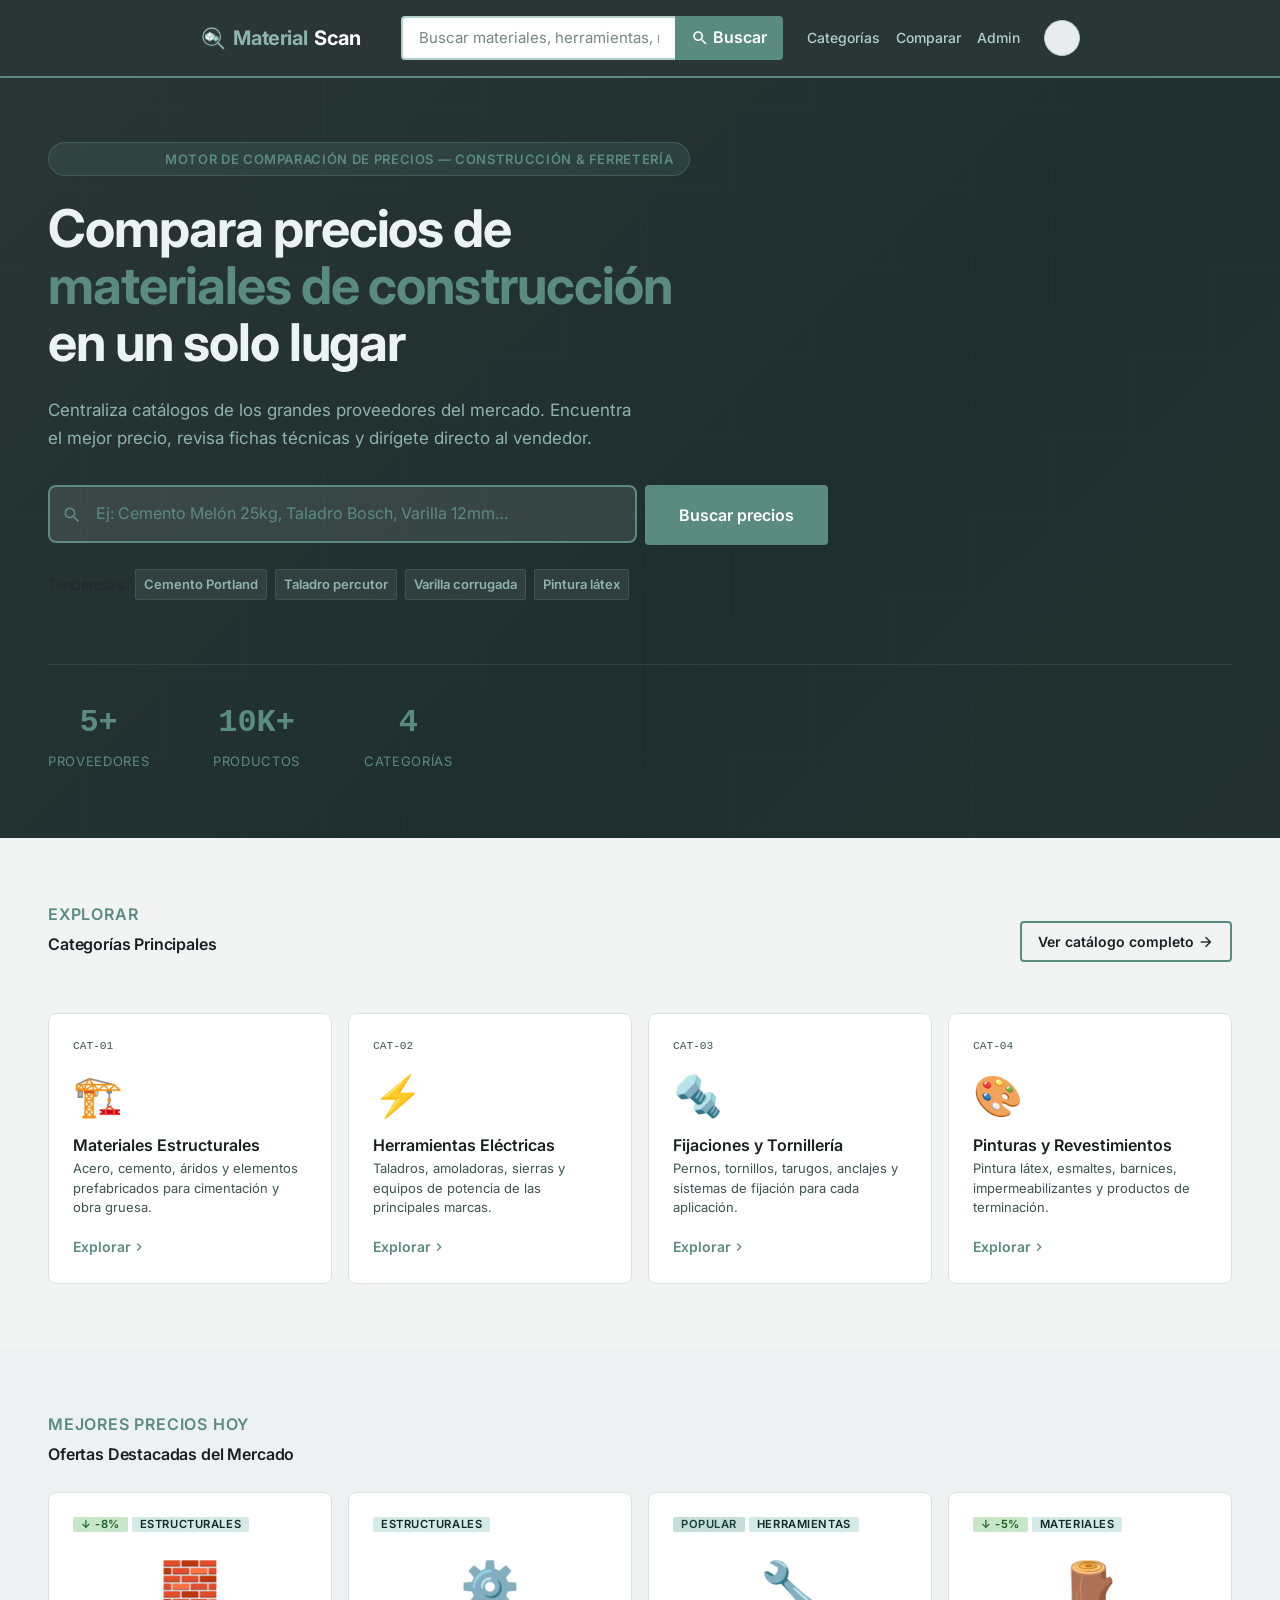
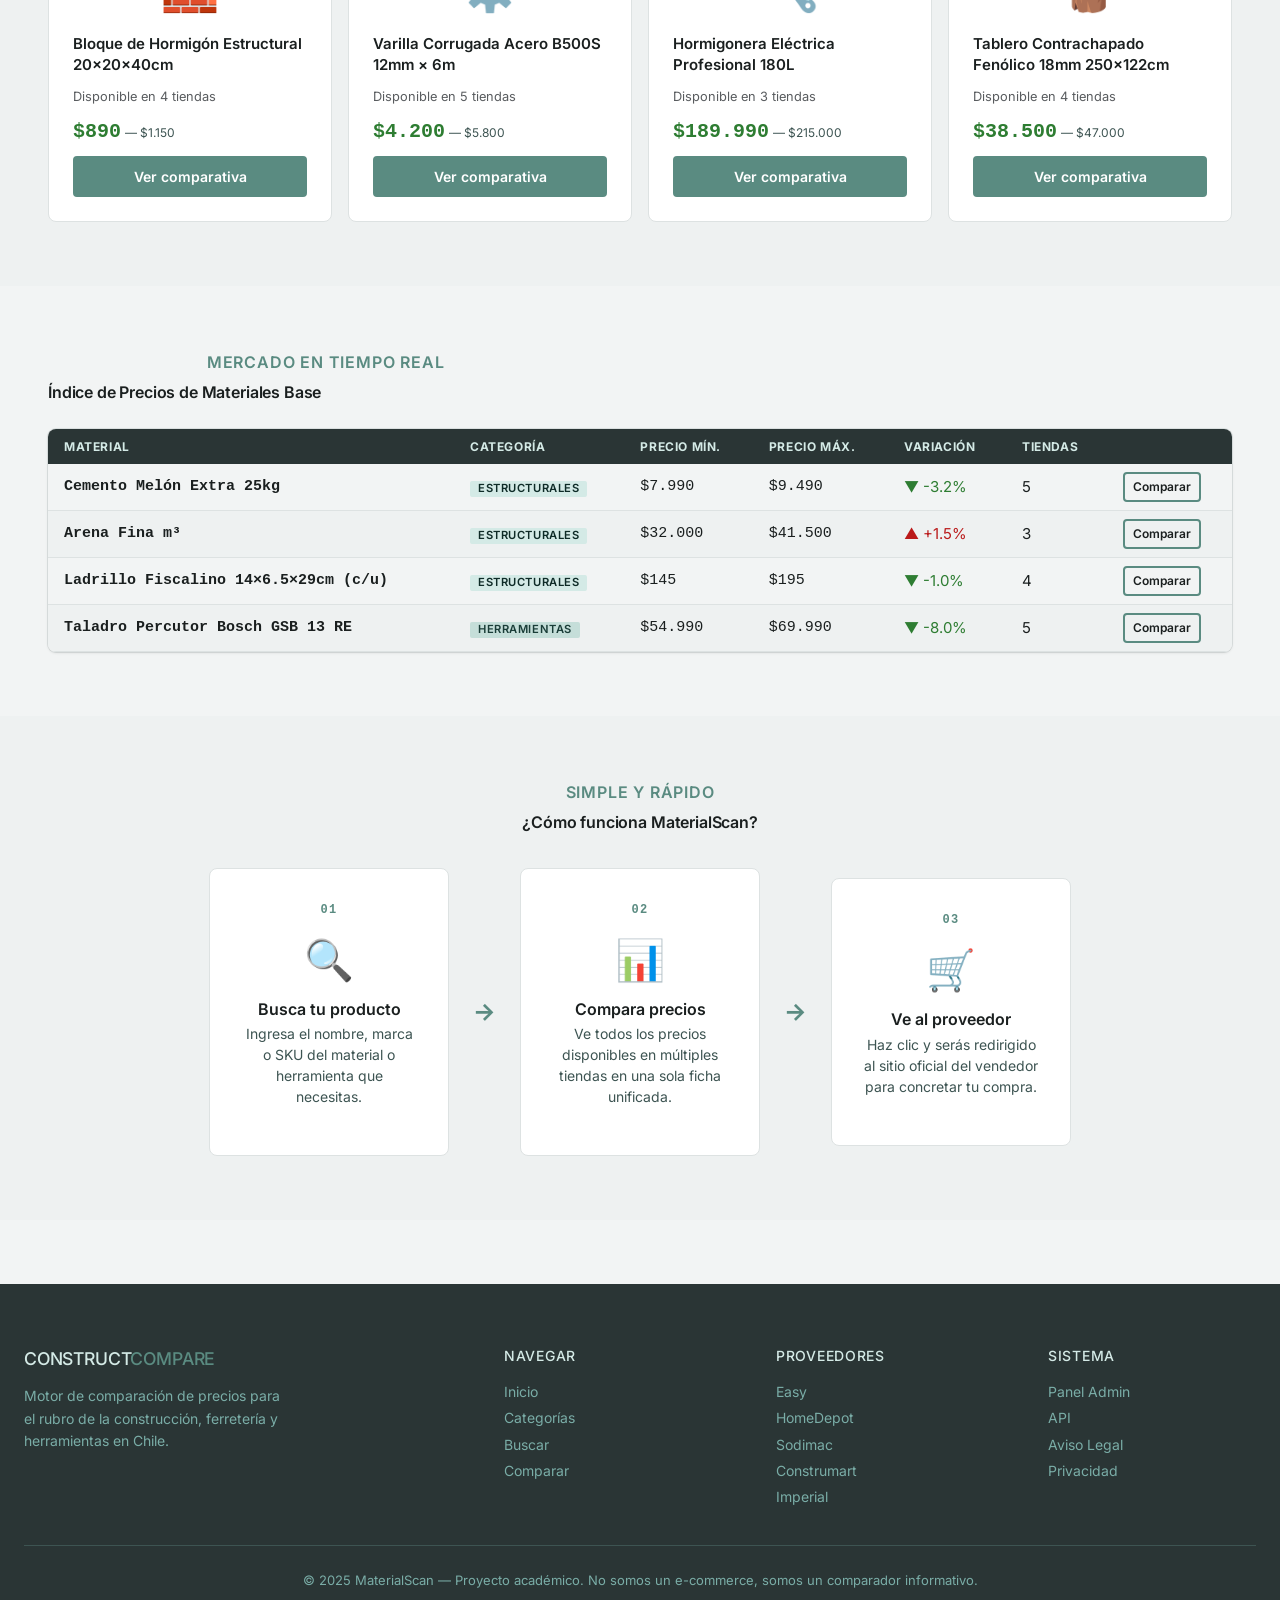
==== commit ab0096e7: "feat: implementar modo claro/oscuro y cambio de logo/marca a MaterialScan" ====
--- a/index.html
+++ b/index.html
@@ -2,9 +2,17 @@
 <html lang="es">
 <head>
   <meta charset="UTF-8" />
+  <script>
+    // Aplicar tema antes del primer pintado (evita parpadeo)
+    (function(){
+      var t = localStorage.getItem('cc-theme');
+      if (!t) t = window.matchMedia('(prefers-color-scheme: dark)').matches ? 'dark' : 'light';
+      document.documentElement.setAttribute('data-theme', t);
+    })();
+  </script>
   <meta name="viewport" content="width=device-width, initial-scale=1.0" />
-  <title>ConstructCompare — Compara precios de materiales de construcción</title>
-  <meta name="description" content="ConstructCompare es el comparador de precios líder en materiales de construcción, ferretería y herramientas. Encuentra el mejor precio entre múltiples proveedores." />
+  <title>MaterialScan — Compara precios de materiales de construcción</title>
+  <meta name="description" content="MaterialScan es el comparador de precios líder en materiales de construcción, ferretería y herramientas. Encuentra el mejor precio entre múltiples proveedores." />
   <link rel="stylesheet" href="https://cdn.jsdelivr.net/npm/bootstrap@5.3.3/dist/css/bootstrap.min.css" />
   <link rel="stylesheet" href="https://fonts.googleapis.com/css2?family=Inter:wght@300;400;500;600;700&display=swap" />
   <link rel="stylesheet" href="https://fonts.googleapis.com/icon?family=Material+Icons" />
@@ -17,7 +25,30 @@
   <!-- ══════════ NAVBAR ══════════ -->
   <nav class="navbar" id="main-navbar">
     <div class="navbar-inner">
-      <a href="index.html" class="navbar-brand">Construct<span>Compare</span></a>
+      <a href="index.html" class="navbar-brand">
+        <svg width="26" height="26" viewBox="0 0 100 100" fill="none" xmlns="http://www.w3.org/2000/svg" style="flex-shrink:0">
+          <defs>
+            <clipPath id="lens-clip">
+              <circle cx="45" cy="45" r="31" />
+            </clipPath>
+          </defs>
+          <circle cx="45" cy="45" r="33.5" stroke="currentColor" stroke-width="5" />
+          <line x1="68.5" y1="68.5" x2="90" y2="90" stroke="currentColor" stroke-width="7" stroke-linecap="round" />
+          <g clip-path="url(#lens-clip)">
+            <path d="M10 20 H80 M10 32 H80 M10 44 H80 M10 56 H80 M10 68 H80 M20 10 V80 M32 10 V80 M44 10 V80 M56 10 V80 M68 10 V80" stroke="currentColor" stroke-width="1" opacity="0.35" />
+            <polygon points="21,38 38,28 55,38 38,48" fill="var(--surface-container-lowest)" stroke="currentColor" stroke-width="2.5" stroke-linejoin="round" />
+            <polygon points="21,38 38,48 38,62 21,52" fill="var(--surface-container-lowest)" stroke="currentColor" stroke-width="2.5" stroke-linejoin="round" />
+            <polygon points="38,48 55,38 55,52 38,62" fill="var(--surface-container-lowest)" stroke="currentColor" stroke-width="2.5" stroke-linejoin="round" />
+            <polygon points="27,36 33,32 37,34 31,38" fill="none" stroke="currentColor" stroke-width="1.5" />
+            <polygon points="38,39 44,35 48,37 42,41" fill="none" stroke="currentColor" stroke-width="1.5" />
+            <path d="M47,44 C47,49 50,50 53,48" stroke="currentColor" stroke-width="1.5" fill="none" />
+            <path d="M51,49 L58,43 C60,41 63,41 65,43 L71,49 C73,51 73,54 71,56 L64,62 C62,64 59,64 57,62 L51,56 C49,54 49,51 51,49 Z" fill="currentColor" stroke="currentColor" stroke-width="1.5" stroke-linejoin="round" />
+            <circle cx="55" cy="51" r="1" fill="var(--background)" />
+            <text x="60" y="56" fill="var(--background)" font-family="system-ui, -apple-system, sans-serif" font-size="10" font-weight="900" text-anchor="middle" transform="rotate(8, 60, 56)">$</text>
+          </g>
+        </svg>
+        Material<span>Scan</span>
+      </a>
       <form class="navbar-search" action="pages/search.html" method="get" id="hero-search-form">
         <input type="text" name="q" id="navbar-search-input"
                placeholder="Buscar materiales, herramientas, marcas…"
@@ -30,9 +61,15 @@
       <nav class="navbar-links">
         <a href="pages/categories.html">Categorías</a>
         <a href="pages/compare.html">Comparar</a>
+        <a href="admin/dashboard.html">Admin</a>
       </nav>
-    </div>
-  </nav>
+      <button class="theme-toggle" id="theme-toggle-btn"
+              aria-label="Cambiar modo de color" title="Modo oscuro">
+        <span class="material-icons icon-light">dark_mode</span>
+        <span class="material-icons icon-dark">light_mode</span>
+      </button>
+</div>
+</nav>
 
   <!-- ══════════ HERO ══════════ -->
   <section class="hero-section" id="hero">
@@ -145,10 +182,79 @@
       </div>
       <div class="featured-grid" id="featured-products">
 
-        <!-- Contenido dinámico cargado por home.js -->
-        <div style="grid-column: 1/-1; text-align: center; padding: 2rem; color: var(--on-surface-variant)">
-          <div class="spinner" style="border: 3px solid rgba(255,255,255,0.1); border-left-color: var(--primary); border-radius: 50%; width: 24px; height: 24px; animation: spin 1s linear infinite; margin: 0 auto 1rem;"></div>
-          <p>Cargando mejores ofertas...</p>
+        <div class="product-card" id="prod-hormigon">
+          <div class="product-card-header">
+            <span class="badge badge-success">↓ -8%</span>
+            <span class="badge badge-secondary">Estructurales</span>
+          </div>
+          <div class="product-thumb">🧱</div>
+          <h4 class="product-name">Bloque de Hormigón Estructural 20×20×40cm</h4>
+          <div class="product-providers">
+            <span class="text-muted" style="font-size:0.8rem">Disponible en 4 tiendas</span>
+          </div>
+          <div class="product-price-range">
+            <span class="price-main md price-best">$890</span>
+            <span class="price-sub">— $1.150</span>
+          </div>
+          <a href="pages/product.html?id=bloque-hormigon" class="btn btn-primary" style="width:100%;justify-content:center;margin-top:var(--space-sm)">
+            Ver comparativa
+          </a>
+        </div>
+
+        <div class="product-card" id="prod-varilla">
+          <div class="product-card-header">
+            <span class="badge badge-secondary">Estructurales</span>
+          </div>
+          <div class="product-thumb">⚙️</div>
+          <h4 class="product-name">Varilla Corrugada Acero B500S 12mm × 6m</h4>
+          <div class="product-providers">
+            <span class="text-muted" style="font-size:0.8rem">Disponible en 5 tiendas</span>
+          </div>
+          <div class="product-price-range">
+            <span class="price-main md price-best">$4.200</span>
+            <span class="price-sub">— $5.800</span>
+          </div>
+          <a href="pages/product.html?id=varilla-12mm" class="btn btn-primary" style="width:100%;justify-content:center;margin-top:var(--space-sm)">
+            Ver comparativa
+          </a>
+        </div>
+
+        <div class="product-card" id="prod-hormigonera">
+          <div class="product-card-header">
+            <span class="badge badge-info">Popular</span>
+            <span class="badge badge-secondary">Herramientas</span>
+          </div>
+          <div class="product-thumb">🔧</div>
+          <h4 class="product-name">Hormigonera Eléctrica Profesional 180L</h4>
+          <div class="product-providers">
+            <span class="text-muted" style="font-size:0.8rem">Disponible en 3 tiendas</span>
+          </div>
+          <div class="product-price-range">
+            <span class="price-main md price-best">$189.990</span>
+            <span class="price-sub">— $215.000</span>
+          </div>
+          <a href="pages/product.html?id=hormigonera-180l" class="btn btn-primary" style="width:100%;justify-content:center;margin-top:var(--space-sm)">
+            Ver comparativa
+          </a>
+        </div>
+
+        <div class="product-card" id="prod-tablero">
+          <div class="product-card-header">
+            <span class="badge badge-success">↓ -5%</span>
+            <span class="badge badge-secondary">Materiales</span>
+          </div>
+          <div class="product-thumb">🪵</div>
+          <h4 class="product-name">Tablero Contrachapado Fenólico 18mm 250×122cm</h4>
+          <div class="product-providers">
+            <span class="text-muted" style="font-size:0.8rem">Disponible en 4 tiendas</span>
+          </div>
+          <div class="product-price-range">
+            <span class="price-main md price-best">$38.500</span>
+            <span class="price-sub">— $47.000</span>
+          </div>
+          <a href="pages/product.html?id=tablero-fenolico" class="btn btn-primary" style="width:100%;justify-content:center;margin-top:var(--space-sm)">
+            Ver comparativa
+          </a>
         </div>
 
       </div>
@@ -177,10 +283,40 @@
           </thead>
           <tbody>
             <tr>
-              <td colspan="7" style="text-align:center; padding: 2rem; color: var(--on-surface-variant);">
-                <div class="spinner" style="border: 2px solid rgba(255,255,255,0.1); border-left-color: var(--primary); border-radius: 50%; width: 20px; height: 20px; animation: spin 1s linear infinite; display: inline-block; vertical-align: middle; margin-right: 8px;"></div>
-                Cargando índice de precios...
-              </td>
+              <td class="font-mono" style="font-weight:600">Cemento Melón Extra 25kg</td>
+              <td><span class="badge badge-secondary">Estructurales</span></td>
+              <td class="price-best font-mono">$7.990</td>
+              <td class="font-mono">$9.490</td>
+              <td><span style="color:#2e7d32">▼ -3.2%</span></td>
+              <td>5</td>
+              <td><a href="pages/product.html?id=cemento-melon" class="btn btn-sm btn-secondary">Comparar</a></td>
+            </tr>
+            <tr>
+              <td class="font-mono" style="font-weight:600">Arena Fina m³</td>
+              <td><span class="badge badge-secondary">Estructurales</span></td>
+              <td class="price-best font-mono">$32.000</td>
+              <td class="font-mono">$41.500</td>
+              <td><span style="color:var(--error)">▲ +1.5%</span></td>
+              <td>3</td>
+              <td><a href="pages/product.html?id=arena-fina" class="btn btn-sm btn-secondary">Comparar</a></td>
+            </tr>
+            <tr>
+              <td class="font-mono" style="font-weight:600">Ladrillo Fiscalino 14×6.5×29cm (c/u)</td>
+              <td><span class="badge badge-secondary">Estructurales</span></td>
+              <td class="price-best font-mono">$145</td>
+              <td class="font-mono">$195</td>
+              <td><span style="color:#2e7d32">▼ -1.0%</span></td>
+              <td>4</td>
+              <td><a href="pages/product.html?id=ladrillo-fiscalino" class="btn btn-sm btn-secondary">Comparar</a></td>
+            </tr>
+            <tr>
+              <td class="font-mono" style="font-weight:600">Taladro Percutor Bosch GSB 13 RE</td>
+              <td><span class="badge badge-info">Herramientas</span></td>
+              <td class="price-best font-mono">$54.990</td>
+              <td class="font-mono">$69.990</td>
+              <td><span style="color:#2e7d32">▼ -8.0%</span></td>
+              <td>5</td>
+              <td><a href="pages/product.html?id=bosch-gsb-13" class="btn btn-sm btn-secondary">Comparar</a></td>
             </tr>
           </tbody>
         </table>
@@ -193,7 +329,7 @@
     <div class="container">
       <div class="section-title" style="text-align:center">
         <span class="label">Simple y rápido</span>
-        ¿Cómo funciona ConstructCompare?
+        ¿Cómo funciona MaterialScan?
       </div>
       <div class="how-steps">
         <div class="how-step">
@@ -245,13 +381,15 @@
         <a href="#">Imperial</a>
       </div>
       <div>
-        <h4>Legal</h4>
+        <h4>Sistema</h4>
+        <a href="admin/dashboard.html">Panel Admin</a>
+        <a href="#">API</a>
         <a href="#">Aviso Legal</a>
         <a href="#">Privacidad</a>
       </div>
     </div>
     <div class="footer-bottom">
-      <p>© 2025 ConstructCompare — Proyecto académico. No somos un e-commerce, somos un comparador informativo.</p>
+      <p>© 2025 MaterialScan — Proyecto académico. No somos un e-commerce, somos un comparador informativo.</p>
     </div>
   </footer>
 
--- a/assets/css/variables.css
+++ b/assets/css/variables.css
@@ -1,31 +1,83 @@
-/* ConstructCompare — Design System Variables — Industrial Precision */
-:root {
-  --primary:               #964900;
-  --primary-container:     #F57C00;
+/* MaterialScan — Design System Variables */
+/* Modo claro (por defecto) — Paleta teal/verde */
+:root,
+[data-theme="light"] {
+  /* ── Colores primarios (teal-verde) ── */
+  --primary:               #3d6b63;        /* teal oscuro activo */
+  --primary-container:     #5A8B81;        /* teal medio — botones/accents */
   --on-primary:            #ffffff;
-  --on-primary-container:  #572800;
-  --secondary:             #546067;
-  --secondary-container:   #d7e4ec;
-  --on-secondary:          #ffffff;
-  --tertiary:              #48626e;
-  --tertiary-container:    #86a1ae;
-  --on-tertiary:           #ffffff;
-  --surface:               #f7fafc;
-  --surface-dim:           #d7dadc;
+  --on-primary-container:  #0e2b27;
+
+  /* ── Colores secundarios ── */
+  --secondary:             #8DB4AD;        /* teal claro */
+  --secondary-container:   #d4eae6;
+  --on-secondary:          #1a3d38;
+  --on-secondary-container:#0e2b27;
+
+  /* ── Colores terciarios ── */
+  --tertiary:              #A8CEC9;        /* menta suave */
+  --tertiary-container:    #C5DED9;
+  --on-tertiary:           #1a3d38;
+  --on-tertiary-container: #1a3d38;
+
+  /* ── Superficies ── */
+  --surface:               #F2F4F4;
+  --surface-dim:           #d4d8d8;
   --surface-container-lowest: #ffffff;
-  --surface-container-low: #f1f4f6;
-  --surface-container:     #ebeef0;
-  --surface-container-high:#e5e9eb;
-  --on-surface:            #181c1e;
-  --on-surface-variant:    #574235;
-  --inverse-surface:       #2d3133;
-  --outline:               #8b7263;
-  --outline-variant:       #dec1af;
+  --surface-container-low: #eef1f1;
+  --surface-container:     #e8ecec;
+  --surface-container-high:#dde2e2;
+  --on-surface:            #1a1f1f;
+  --on-surface-variant:    #3d5452;
+  --inverse-surface:       #2a3535;
+  --outline:               #5A8B81;
+  --outline-variant:       #b0cfcb;
+
+  /* ── Estado ── */
   --error:                 #ba1a1a;
-  --background:            #f7fafc;
-  --on-background:         #181c1e;
+
+  /* ── Background ── */
+  --background:            #F2F4F4;
+  --on-background:         #1a1f1f;
+
+  /* ── Navbar específico ── */
+  --navbar-bg:             #2a3535;
+  --navbar-border:         #5A8B81;
+  --navbar-link:           #b0d0cc;
+  --navbar-link-hover:     #5A8B81;
+  --navbar-brand-accent:   #8DB4AD;
+
+  /* ── Footer específico ── */
+  --footer-bg:             #2a3535;
+  --footer-text:           #7aada7;
+  --footer-heading:        #d4eae6;
+  --footer-link:           #5A8B81;
+  --footer-divider:        #3d5452;
+
+  /* ── Hero específico ── */
+  --hero-bg-from:          #2a3535;
+  --hero-bg-mid:           #1e2e2e;
+  --hero-bg-to:            #243030;
+  --hero-grid-color:       rgba(90,139,129,0.04);
+  --hero-badge-bg:         rgba(90,139,129,0.18);
+  --hero-badge-border:     rgba(90,139,129,0.4);
+  --hero-title:            #ecf4f3;
+  --hero-sub:              #8DB4AD;
+  --hero-input-bg:         rgba(255,255,255,0.07);
+  --hero-input-border:     #3d5452;
+  --hero-input-text:       #ecf4f3;
+  --hero-input-placeholder:#5A8B81;
+  --hero-chip-bg:          rgba(255,255,255,0.07);
+  --hero-chip-border:      #3d5452;
+  --hero-chip-text:        #8DB4AD;
+  --hero-divider:          rgba(255,255,255,0.08);
+  --hero-stat-label:       #5A8B81;
+
+  /* ── Tipografía ── */
   --font-family:           'Inter', sans-serif;
   --font-mono:             monospace;
+
+  /* ── Espaciado ── */
   --space-xs:   4px;
   --space-sm:   8px;
   --space-md:   16px;
@@ -34,12 +86,98 @@
   --space-xxl:  64px;
   --container-max: 1280px;
   --gutter:     24px;
+
+  /* ── Radios ── */
   --radius-sm:  2px;
   --radius:     4px;
   --radius-lg:  8px;
   --radius-pill:9999px;
-  --shadow-card: 0 1px 3px rgba(0,0,0,0.08), 0 0 0 1px var(--surface-container-high);
-  --shadow-modal:0 4px 16px rgba(0,0,0,0.14), 0 0 0 1px var(--outline-variant);
+
+  /* ── Sombras ── */
+  --shadow-card: 0 1px 3px rgba(0,0,0,0.10), 0 0 0 1px var(--surface-container-high);
+  --shadow-modal:0 4px 16px rgba(0,0,0,0.16), 0 0 0 1px var(--outline-variant);
+
+  /* ── Transiciones ── */
   --transition-fast: 150ms ease;
   --transition-base: 250ms ease;
 }
+
+/* ══════════════════════════════════════════
+   MODO OSCURO — Paleta teal/cian oscuro
+══════════════════════════════════════════ */
+[data-theme="dark"] {
+  /* ── Colores primarios (cian brillante) ── */
+  --primary:               #2a7e7e;        /* cian oscuro activo */
+  --primary-container:     #3FA3A3;        /* cian principal — botones/accents */
+  --on-primary:            #001f1f;
+  --on-primary-container:  #001f1f;
+
+  /* ── Colores secundarios ── */
+  --secondary:             #88D4D4;        /* cian claro */
+  --secondary-container:   #1B3B3B;
+  --on-secondary:          #001f1f;
+  --on-secondary-container:#88D4D4;
+
+  /* ── Colores terciarios ── */
+  --tertiary:              #4fc4c4;
+  --tertiary-container:    #1B3B3B;
+  --on-tertiary:           #001f1f;
+  --on-tertiary-container: #88D4D4;
+
+  /* ── Superficies ── */
+  --surface:               #12191C;
+  --surface-dim:           #0d1315;
+  --surface-container-lowest: #0a1012;
+  --surface-container-low: #161e21;
+  --surface-container:     #1a2326;
+  --surface-container-high:#1e282b;
+  --on-surface:            #d4f0ef;
+  --on-surface-variant:    #88D4D4;
+  --inverse-surface:       #d4f0ef;
+  --outline:               #3FA3A3;
+  --outline-variant:       #1B3B3B;
+
+  /* ── Estado ── */
+  --error:                 #ff6b6b;
+
+  /* ── Background ── */
+  --background:            #12191C;
+  --on-background:         #d4f0ef;
+
+  /* ── Navbar específico ── */
+  --navbar-bg:             #0d1315;
+  --navbar-border:         #3FA3A3;
+  --navbar-link:           #88D4D4;
+  --navbar-link-hover:     #3FA3A3;
+  --navbar-brand-accent:   #88D4D4;
+
+  /* ── Footer específico ── */
+  --footer-bg:             #0d1315;
+  --footer-text:           #4a9090;
+  --footer-heading:        #88D4D4;
+  --footer-link:           #3FA3A3;
+  --footer-divider:        #1B3B3B;
+
+  /* ── Hero específico ── */
+  --hero-bg-from:          #0a1012;
+  --hero-bg-mid:           #0d1315;
+  --hero-bg-to:            #101a1c;
+  --hero-grid-color:       rgba(63,163,163,0.05);
+  --hero-badge-bg:         rgba(63,163,163,0.15);
+  --hero-badge-border:     rgba(63,163,163,0.4);
+  --hero-title:            #d4f0ef;
+  --hero-sub:              #88D4D4;
+  --hero-input-bg:         rgba(255,255,255,0.04);
+  --hero-input-border:     #1B3B3B;
+  --hero-input-text:       #d4f0ef;
+  --hero-input-placeholder:#3FA3A3;
+  --hero-chip-bg:          rgba(63,163,163,0.1);
+  --hero-chip-border:      #1B3B3B;
+  --hero-chip-text:        #88D4D4;
+  --hero-divider:          rgba(255,255,255,0.06);
+  --hero-stat-label:       #3FA3A3;
+
+  /* ── Sombras (más sutiles en dark) ── */
+  --shadow-card: 0 1px 4px rgba(0,0,0,0.4), 0 0 0 1px var(--surface-container-high);
+  --shadow-modal:0 4px 20px rgba(0,0,0,0.5), 0 0 0 1px var(--outline-variant);
+}
--- a/assets/css/main.css
+++ b/assets/css/main.css
@@ -1,4 +1,4 @@
-/* ConstructCompare — Global Styles */
+/* MaterialScan — Global Styles */
 @import url('https://fonts.googleapis.com/css2?family=Inter:wght@300;400;500;600;700&display=swap');
 @import 'variables.css';
 
@@ -12,6 +12,7 @@
   color: var(--on-background);
   line-height: 1.6;
   -webkit-font-smoothing: antialiased;
+  transition: background var(--transition-base), color var(--transition-base);
 }
 
 /* ── Container ── */
@@ -23,9 +24,10 @@
 
 /* ── Navbar ── */
 .navbar {
-  background: var(--inverse-surface);
-  border-bottom: 2px solid var(--primary-container);
+  background: var(--navbar-bg);
+  border-bottom: 2px solid var(--navbar-border);
   position: sticky; top: 0; z-index: 1000;
+  transition: background var(--transition-base), border-color var(--transition-base);
 }
 .navbar-inner {
   display: flex; align-items: center; gap: var(--space-lg);
@@ -33,8 +35,9 @@
   max-width: var(--container-max); margin: 0 auto;
 }
 .navbar-brand {
-  font-weight: 700; font-size: 1.25rem; color: var(--primary-container);
+  font-weight: 700; font-size: 1.25rem; color: var(--navbar-brand-accent);
   text-decoration: none; letter-spacing: -0.02em; white-space: nowrap;
+  display: inline-flex; align-items: center; gap: 7px;
 }
 .navbar-brand span { color: #ffffff; }
 .navbar-search {
@@ -46,8 +49,9 @@
   border-radius: var(--radius) 0 0 var(--radius);
   font-family: var(--font-family); font-size: 0.9375rem;
   background: var(--surface-container-lowest); color: var(--on-surface);
-  outline: none; transition: border-color var(--transition-fast);
-}
+  outline: none; transition: border-color var(--transition-fast), background var(--transition-base), color var(--transition-base);
+}
+.navbar-search input::placeholder { color: var(--on-surface-variant); opacity: 0.7; }
 .navbar-search input:focus { border-color: var(--primary-container); }
 .navbar-search .btn-search {
   padding: var(--space-sm) var(--space-md);
@@ -57,12 +61,38 @@
   display: flex; align-items: center; gap: var(--space-xs);
 }
 .navbar-search .btn-search:hover { background: var(--primary); }
-.navbar-links { display: flex; gap: var(--space-md); }
+.navbar-links { display: flex; gap: var(--space-md); align-items: center; }
 .navbar-links a {
-  color: #cfd8dc; text-decoration: none; font-size: 0.875rem;
+  color: var(--navbar-link); text-decoration: none; font-size: 0.875rem;
   font-weight: 500; transition: color var(--transition-fast);
 }
-.navbar-links a:hover { color: var(--primary-container); }
+.navbar-links a:hover,
+.navbar-links a.active { color: var(--primary-container); }
+
+/* ── Theme Toggle Button ── */
+.theme-toggle {
+  display: flex; align-items: center; justify-content: center;
+  width: 36px; height: 36px;
+  border-radius: var(--radius-pill);
+  background: var(--surface-container);
+  border: 1.5px solid var(--outline-variant);
+  cursor: pointer; color: var(--on-surface);
+  transition: all var(--transition-fast);
+  flex-shrink: 0; outline: none;
+  position: relative; overflow: hidden;
+}
+.theme-toggle:hover {
+  background: var(--primary-container);
+  border-color: var(--primary-container);
+  color: var(--on-primary);
+  transform: scale(1.08);
+}
+.theme-toggle:active { transform: scale(0.95); }
+.theme-toggle .material-icons { font-size: 18px; transition: transform var(--transition-base), opacity var(--transition-fast); }
+.theme-toggle .icon-light { display: block; }
+.theme-toggle .icon-dark  { display: none; }
+[data-theme="dark"] .theme-toggle .icon-light { display: none; }
+[data-theme="dark"] .theme-toggle .icon-dark  { display: block; }
 
 /* ── Buttons ── */
 .btn {
@@ -96,7 +126,8 @@
   background: var(--surface-container-lowest);
   border: 1px solid var(--surface-container-high);
   border-radius: var(--radius-lg);
-  transition: border-color var(--transition-fast), box-shadow var(--transition-fast);
+  transition: border-color var(--transition-fast), box-shadow var(--transition-fast),
+              background var(--transition-base);
 }
 .card:hover { border-color: var(--primary-container); box-shadow: var(--shadow-card); }
 
@@ -107,8 +138,9 @@
   font-weight: 600; text-transform: uppercase; letter-spacing: 0.05em;
 }
 .badge-primary { background: var(--primary-container); color: var(--on-primary); }
-.badge-secondary { background: var(--secondary-container); color: var(--on-surface-variant); }
+.badge-secondary { background: var(--secondary-container); color: var(--on-secondary-container); }
 .badge-success { background: #c8e6c9; color: #1b5e20; }
+[data-theme="dark"] .badge-success { background: #1b5e20; color: #c8e6c9; }
 .badge-info { background: var(--tertiary-container); color: var(--on-tertiary-container); }
 
 /* ── Price Display ── */
@@ -117,12 +149,13 @@
 .price-main.md { font-size: 1.25rem; }
 .price-sub { font-size: 0.75rem; color: var(--on-surface-variant); }
 .price-best { color: #2e7d32; }
+[data-theme="dark"] .price-best { color: #69d96e; }
 .price-worst { color: var(--error); }
 
 /* ── Tables ── */
 .table-compare { width: 100%; border-collapse: collapse; font-size: 0.9375rem; }
 .table-compare thead th {
-  background: var(--inverse-surface); color: #eceff1;
+  background: var(--navbar-bg); color: var(--footer-heading);
   text-transform: uppercase; font-size: 0.75rem; letter-spacing: 0.05em;
   padding: var(--space-sm) var(--space-md); text-align: left;
 }
@@ -130,6 +163,7 @@
 .table-compare tbody td {
   padding: var(--space-sm) var(--space-md);
   border-bottom: 1px solid var(--surface-container-high);
+  color: var(--on-surface);
 }
 
 /* ── Category Chip ── */
@@ -162,28 +196,29 @@
 
 /* ── Footer ── */
 footer {
-  background: var(--inverse-surface); color: #90a4ae;
+  background: var(--footer-bg); color: var(--footer-text);
   padding: var(--space-xxl) var(--gutter) var(--space-xl);
   margin-top: var(--space-xxl);
+  transition: background var(--transition-base), color var(--transition-base);
 }
 footer .footer-grid {
   display: grid; grid-template-columns: 2fr 1fr 1fr 1fr;
   gap: var(--space-xxl); max-width: var(--container-max); margin: 0 auto;
 }
-footer h4 { color: #eceff1; font-size: 0.875rem; text-transform: uppercase;
+footer h4 { color: var(--footer-heading); font-size: 0.875rem; text-transform: uppercase;
   letter-spacing: 0.05em; margin-bottom: var(--space-md); }
-footer a { color: #78909c; text-decoration: none; font-size: 0.875rem; display: block;
+footer a { color: var(--footer-text); text-decoration: none; font-size: 0.875rem; display: block;
   margin-bottom: var(--space-xs); transition: color var(--transition-fast); }
 footer a:hover { color: var(--primary-container); }
 footer .footer-bottom {
-  border-top: 1px solid #37474f; margin-top: var(--space-xl);
+  border-top: 1px solid var(--footer-divider); margin-top: var(--space-xl);
   padding-top: var(--space-lg); text-align: center; font-size: 0.8125rem;
   max-width: var(--container-max); margin-left: auto; margin-right: auto;
 }
 
 /* ── Utilities ── */
 .text-muted { color: var(--on-surface-variant); }
-.text-orange { color: var(--primary-container); }
+.text-primary { color: var(--primary-container); }
 .font-mono { font-family: var(--font-mono); }
 .d-flex { display: flex; }
 .align-center { align-items: center; }
--- a/assets/css/home.css
+++ b/assets/css/home.css
@@ -2,20 +2,24 @@
 
 /* ── HERO ── */
 .hero-section {
-  background: linear-gradient(135deg, #1a1f22 0%, #263238 60%, #2d3133 100%);
+  background: linear-gradient(135deg,
+    var(--hero-bg-from) 0%,
+    var(--hero-bg-mid) 60%,
+    var(--hero-bg-to) 100%);
   padding: var(--space-xxl) var(--gutter);
   position: relative; overflow: hidden;
+  transition: background var(--transition-base);
 }
 .hero-section::before {
   content: '';
   position: absolute; inset: 0;
   background: repeating-linear-gradient(
     90deg, transparent, transparent 80px,
-    rgba(245,124,0,0.03) 80px, rgba(245,124,0,0.03) 81px
+    var(--hero-grid-color) 80px, var(--hero-grid-color) 81px
   ),
   repeating-linear-gradient(
     0deg, transparent, transparent 80px,
-    rgba(245,124,0,0.03) 80px, rgba(245,124,0,0.03) 81px
+    var(--hero-grid-color) 80px, var(--hero-grid-color) 81px
   );
   pointer-events: none;
 }
@@ -23,7 +27,7 @@
 .hero-content { max-width: 780px; }
 .hero-badge {
   display: inline-flex; align-items: center; gap: var(--space-xs);
-  background: rgba(245,124,0,0.15); border: 1px solid rgba(245,124,0,0.35);
+  background: var(--hero-badge-bg); border: 1px solid var(--hero-badge-border);
   color: var(--primary-container); border-radius: var(--radius-pill);
   padding: var(--space-xs) var(--space-md); font-size: 0.8125rem;
   font-weight: 600; text-transform: uppercase; letter-spacing: 0.05em;
@@ -31,12 +35,12 @@
 }
 .hero-title {
   font-size: clamp(2rem, 5vw, 3.25rem); font-weight: 700;
-  color: #eceff1; line-height: 1.1; letter-spacing: -0.02em;
+  color: var(--hero-title); line-height: 1.1; letter-spacing: -0.02em;
   margin-bottom: var(--space-lg);
 }
 .hero-highlight { color: var(--primary-container); }
 .hero-sub {
-  font-size: 1.0625rem; color: #90a4ae; line-height: 1.7;
+  font-size: 1.0625rem; color: var(--hero-sub); line-height: 1.7;
   margin-bottom: var(--space-xl); max-width: 600px;
 }
 
@@ -50,16 +54,16 @@
 }
 .hero-search-icon {
   position: absolute; left: 14px; top: 50%; transform: translateY(-50%);
-  color: #78909c; font-size: 20px;
+  color: var(--hero-input-placeholder); font-size: 20px;
 }
 .hero-search-input-wrap input {
   width: 100%; padding: 14px 14px 14px 46px;
-  border: 2px solid #455a64; border-radius: var(--radius-lg);
-  background: rgba(255,255,255,0.06); color: #eceff1;
+  border: 2px solid var(--hero-input-border); border-radius: var(--radius-lg);
+  background: var(--hero-input-bg); color: var(--hero-input-text);
   font-family: var(--font-family); font-size: 1rem; outline: none;
   transition: border-color var(--transition-fast), background var(--transition-fast);
 }
-.hero-search-input-wrap input::placeholder { color: #607d8b; }
+.hero-search-input-wrap input::placeholder { color: var(--hero-input-placeholder); }
 .hero-search-input-wrap input:focus {
   border-color: var(--primary-container);
   background: rgba(255,255,255,0.1);
@@ -68,7 +72,8 @@
   display: flex; align-items: center; gap: var(--space-sm); flex-wrap: wrap;
 }
 .hero-trending .category-chip {
-  background: rgba(255,255,255,0.07); border-color: #455a64; color: #90a4ae;
+  background: var(--hero-chip-bg); border-color: var(--hero-chip-border);
+  color: var(--hero-chip-text);
 }
 .hero-trending .category-chip:hover {
   background: var(--primary-container); color: var(--on-primary);
@@ -77,14 +82,17 @@
 .hero-stats {
   display: flex; gap: var(--space-xxl); margin-top: var(--space-xxl);
   padding-top: var(--space-xl);
-  border-top: 1px solid rgba(255,255,255,0.08);
+  border-top: 1px solid var(--hero-divider);
 }
 .hero-stat { text-align: center; }
 .hero-stat-num {
   display: block; font-size: 2rem; font-weight: 700;
   color: var(--primary-container); font-family: var(--font-mono);
 }
-.hero-stat-label { font-size: 0.8125rem; color: #78909c; text-transform: uppercase; letter-spacing: 0.05em; }
+.hero-stat-label {
+  font-size: 0.8125rem; color: var(--hero-stat-label);
+  text-transform: uppercase; letter-spacing: 0.05em;
+}
 
 /* ── CATEGORIES ── */
 .section-categories { padding: var(--space-xxl) var(--gutter); }
@@ -165,7 +173,7 @@
   text-transform: uppercase; letter-spacing: 0.1em; margin-bottom: var(--space-sm);
 }
 .how-step-icon { font-size: 2.5rem; margin-bottom: var(--space-sm); }
-.how-step h4 { font-size: 1rem; font-weight: 600; margin-bottom: var(--space-xs); }
+.how-step h4 { font-size: 1rem; font-weight: 600; margin-bottom: var(--space-xs); color: var(--on-surface); }
 .how-step p { font-size: 0.875rem; color: var(--on-surface-variant); line-height: 1.5; }
 .how-step-arrow { font-size: 1.5rem; color: var(--primary-container); font-weight: 700; }
 
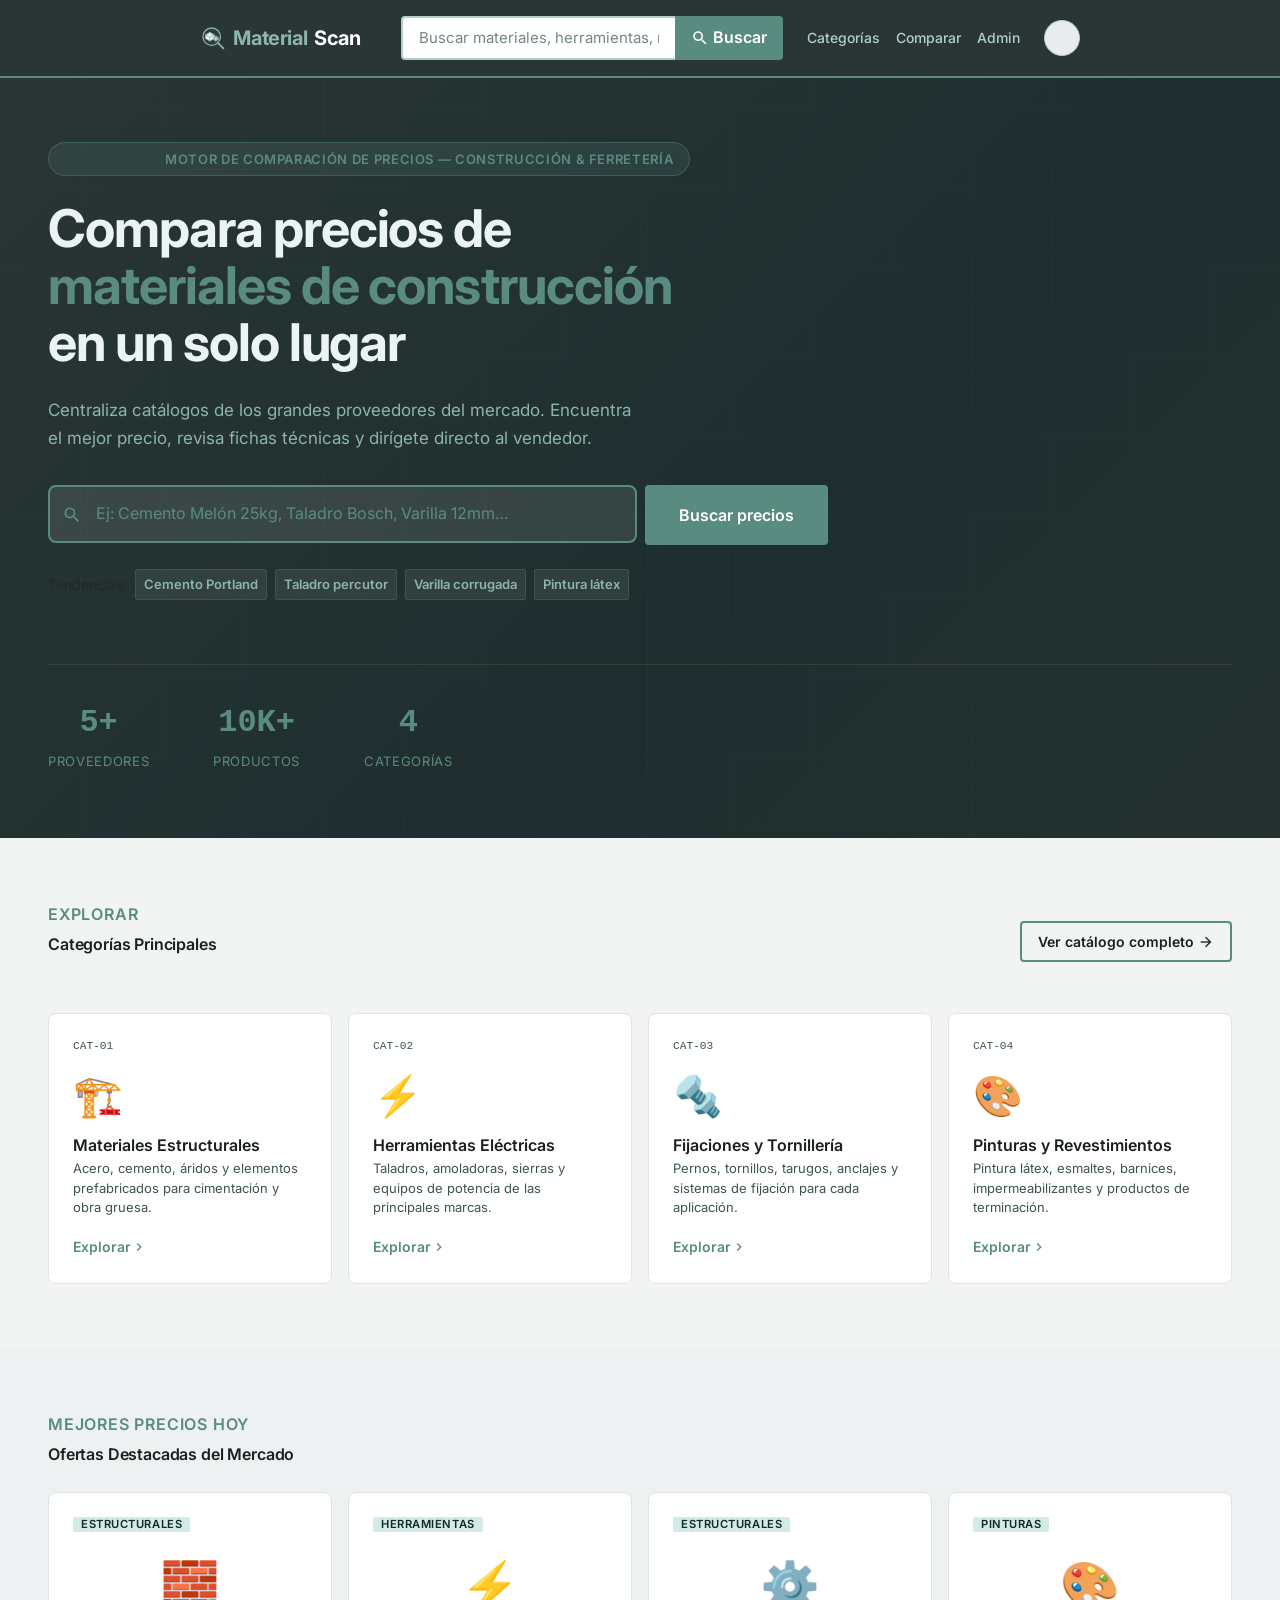
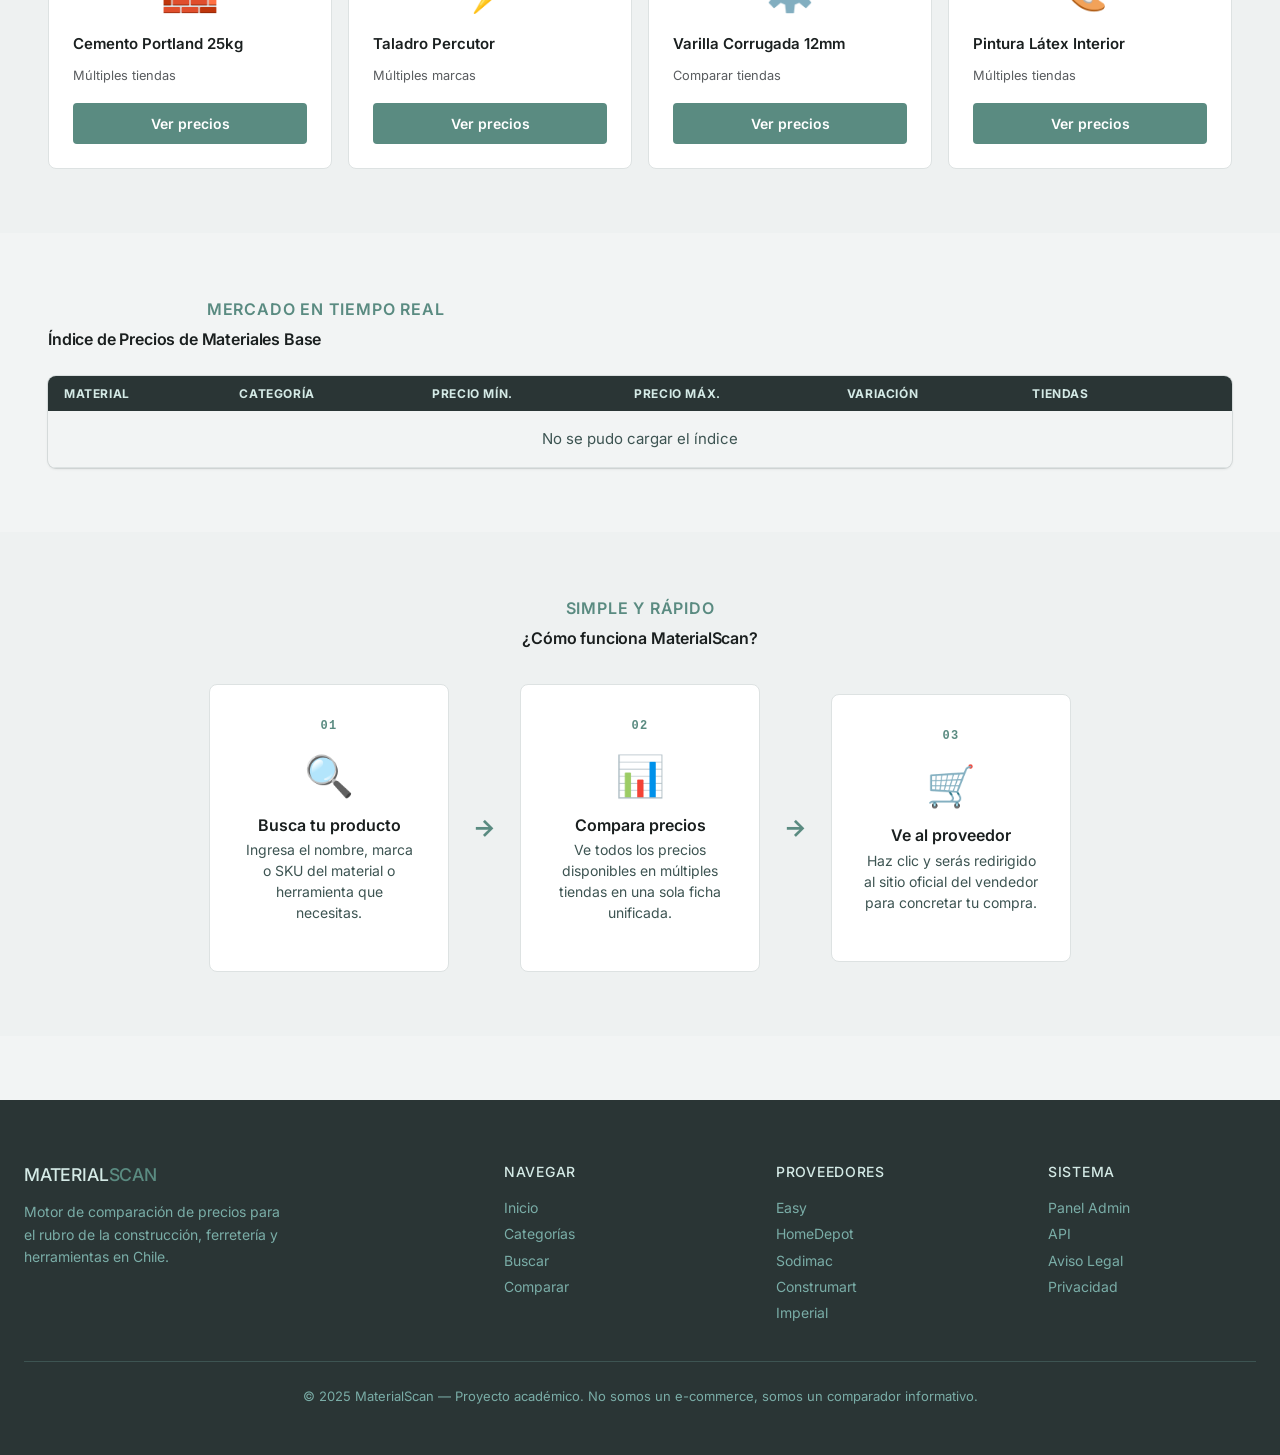
==== commit 5dd8cb85: "feat(frontend): integrate MaterialScan UI with PT-Backend API - Add api.config.js: centralized API_B" ====
--- a/index.html
+++ b/index.html
@@ -360,7 +360,7 @@
   <footer id="site-footer">
     <div class="footer-grid">
       <div>
-        <h4 style="font-size:1.1rem;letter-spacing:-0.01em">Construct<span style="color:var(--primary-container)">Compare</span></h4>
+        <h4 style="font-size:1.1rem;letter-spacing:-0.01em">Material<span style="color:var(--primary-container)">Scan</span></h4>
         <p style="font-size:0.875rem;margin-top:var(--space-sm);max-width:260px">
           Motor de comparación de precios para el rubro de la construcción, ferretería y herramientas en Chile.
         </p>
@@ -394,6 +394,7 @@
   </footer>
 
   <script src="https://cdn.jsdelivr.net/npm/bootstrap@5.3.3/dist/js/bootstrap.bundle.min.js"></script>
+  <script src="assets/js/api.config.js"></script>
   <script src="assets/js/main.js"></script>
   <script src="assets/js/home.js"></script>
 </body>
--- a/assets/css/main.css
+++ b/assets/css/main.css
@@ -238,3 +238,56 @@
   .navbar-brand { font-size: 1rem; }
   footer .footer-grid { grid-template-columns: 1fr; }
 }
+
+/* ── Search Suggestions Dropdown ── */
+.search-suggestions {
+  position: absolute;
+  top: calc(100% + 4px);
+  left: 0; right: 0;
+  background: var(--surface-container);
+  border: 1px solid var(--outline-variant);
+  border-radius: var(--radius);
+  box-shadow: var(--shadow-md);
+  z-index: 1100;
+  list-style: none;
+  padding: var(--space-xs) 0;
+  margin: 0;
+  max-height: 280px;
+  overflow-y: auto;
+}
+.search-suggestions li {
+  display: flex;
+  align-items: center;
+  gap: var(--space-sm);
+  padding: var(--space-sm) var(--space-md);
+  cursor: pointer;
+  font-size: 0.9rem;
+  color: var(--on-surface);
+  transition: background var(--transition-fast);
+}
+.search-suggestions li:hover {
+  background: var(--surface-container-high);
+  color: var(--primary);
+}
+
+/* ── Spin animation (loading states) ── */
+@keyframes spin {
+  to { transform: rotate(360deg); }
+}
+.spinning { animation: spin 1s linear infinite; }
+
+/* ── Screen reader only ── */
+.sr-only {
+  position: absolute; width: 1px; height: 1px;
+  padding: 0; margin: -1px; overflow: hidden;
+  clip: rect(0,0,0,0); white-space: nowrap; border: 0;
+}
+
+/* ── Cancel redirect message ── */
+#cancel-msg {
+  display: none;
+  color: var(--on-surface-variant);
+  font-size: 0.875rem;
+  margin-top: var(--space-sm);
+}
+
